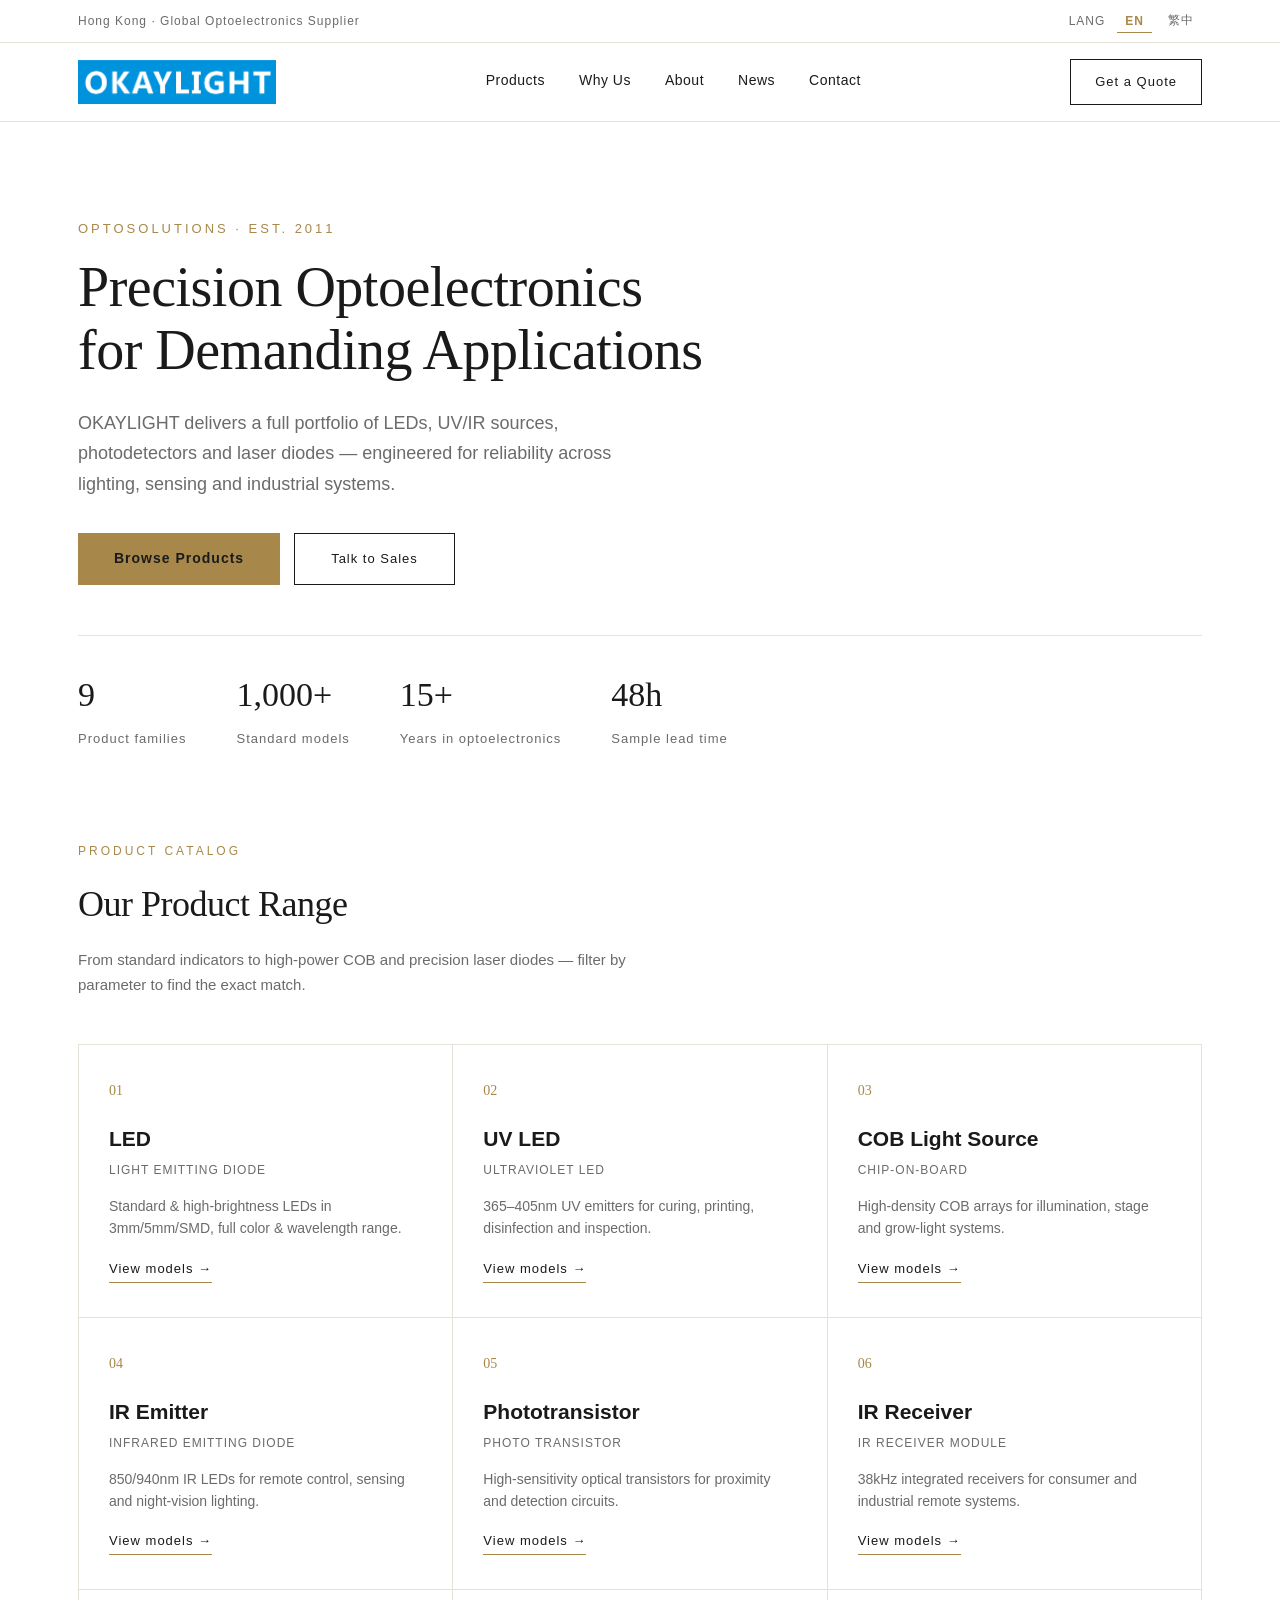
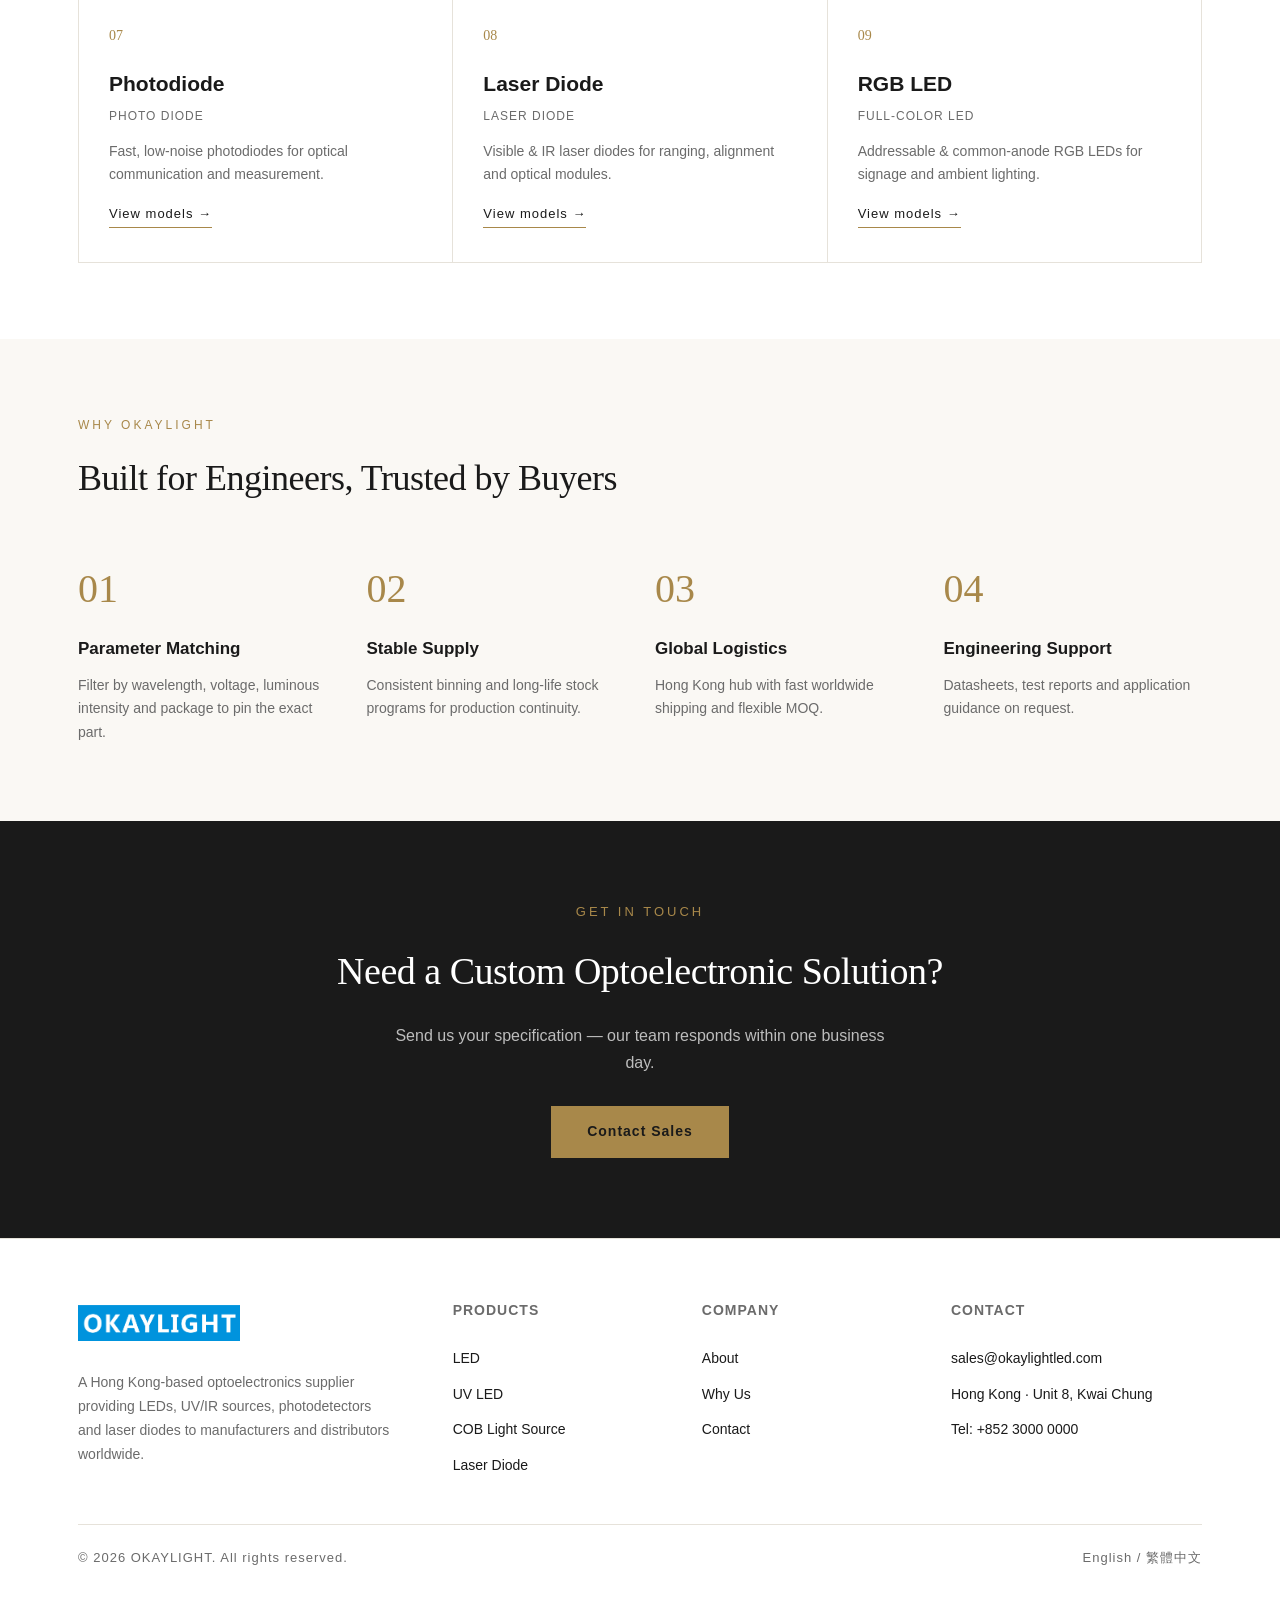
==== index.html @ 32e99be3 "OKAYLIGHT site: Pages frontend + Cloudflare worker backend" ====
<!DOCTYPE html>
<html lang="en">
<head>
<meta charset="UTF-8">
<meta name="viewport" content="width=device-width, initial-scale=1.0">
<title>OKAYLIGHT — Precision Optoelectronics & LED Components</title>
<link rel="stylesheet" href="assets/style.css">
</head>
<body>

<div class="topbar">
  <div class="wrap">
    <div data-i18n="topbar.left">Hong Kong · Global Optoelectronics Supplier</div>
    <div class="lang">
      <span data-i18n="lang.label">Lang</span>
      <button data-l="en" class="active" onclick="setLang('en')">EN</button>
      <button data-l="zh" onclick="setLang('zh')">繁中</button>
    </div>
  </div>
</div>

<header>
  <div class="wrap">
    <a class="logo" href="index.html"><img src="logo.png" alt="OKAYLIGHT"></a>
    <nav>
      <a href="products.html" data-i18n="nav.products">Products</a>
      <a href="why-us.html" data-i18n="nav.why">Why Us</a>
      <a href="about.html" data-i18n="nav.about">About</a>
      <a href="news.html" data-i18n="nav.news">News</a>
      <a href="contact.html" data-i18n="nav.contact">Contact</a>
    </nav>
    <a class="cta" href="contact.html" data-i18n="nav.quote">Get a Quote</a>
  </div>
</header>

<section style="padding:96px 0 70px">
  <div class="wrap">
    <div class="kicker" data-i18n="home.kicker">OPTOSOLUTIONS · EST. 2011</div>
    <h1 class="serif" style="font-size:56px;line-height:1.12;font-weight:400;letter-spacing:-.5px" data-i18n="home.h1" data-cid="home.h1">Precision Optoelectronics for Demanding Applications</h1>
    <p style="font-size:18px;color:var(--muted);max-width:600px;margin-top:26px" data-i18n="home.p" data-cid="home.p">OKAYLIGHT delivers a full portfolio of LEDs, UV/IR sources, photodetectors and laser diodes — engineered for reliability across lighting, sensing and industrial systems.</p>
    <div style="display:flex;gap:14px;margin-top:34px">
      <a class="btn-gold" style="margin-top:0" href="products.html" data-i18n="home.btn1">Browse Products</a>
      <a class="cta" style="display:inline-block;padding:14px 36px" href="contact.html" data-i18n="home.btn2">Talk to Sales</a>
    </div>
    <div class="meta">
      <div class="m"><b data-cid="stat1v">9</b><span data-i18n="home.stat1">Product families</span></div>
      <div class="m"><b data-cid="stat2v">1,000+</b><span data-i18n="home.stat2">Standard models</span></div>
      <div class="m"><b data-cid="stat3v">15+</b><span data-i18n="home.stat3">Years in optoelectronics</span></div>
      <div class="m"><b data-cid="stat4v">48h</b><span data-i18n="home.stat4">Sample lead time</span></div>
    </div>
  </div>
</section>

<section style="padding-top:20px" id="products">
  <div class="wrap">
    <div class="sec-head">
      <div class="tag" data-i18n="home.tag">PRODUCT CATALOG</div>
      <h2 class="serif" data-i18n="home.h2">Our Product Range</h2>
      <p data-i18n="home.hp">From standard indicators to high-power COB and precision laser diodes — filter by parameter to find the exact match.</p>
    </div>
    <div class="grid">
      <a class="pcard" href="products.html?cat=led"><div class="idx">01</div><h3 data-i18n="cat.led">LED</h3><div class="en" data-i18n="cat.led.en">Light Emitting Diode</div><p data-i18n="cat.led.d">Standard & high-brightness LEDs in 3mm/5mm/SMD, full color & wavelength range.</p><span class="more" data-i18n="home.more">View models →</span></a>
      <a class="pcard" href="products.html?cat=uv"><div class="idx">02</div><h3 data-i18n="cat.uv">UV LED</h3><div class="en" data-i18n="cat.uv.en">Ultraviolet LED</div><p data-i18n="cat.uv.d">365–405nm UV emitters for curing, printing, disinfection and inspection.</p><span class="more" data-i18n="home.more">View models →</span></a>
      <a class="pcard" href="products.html?cat=cob"><div class="idx">03</div><h3 data-i18n="cat.cob">COB Light Source</h3><div class="en" data-i18n="cat.cob.en">Chip-on-Board</div><p data-i18n="cat.cob.d">High-density COB arrays for illumination, stage and grow-light systems.</p><span class="more" data-i18n="home.more">View models →</span></a>
      <a class="pcard" href="products.html?cat=ire"><div class="idx">04</div><h3 data-i18n="cat.ire">IR Emitter</h3><div class="en" data-i18n="cat.ire.en">Infrared Emitting Diode</div><p data-i18n="cat.ire.d">850/940nm IR LEDs for remote control, sensing and night-vision lighting.</p><span class="more" data-i18n="home.more">View models →</span></a>
      <a class="pcard" href="products.html?cat=pt"><div class="idx">05</div><h3 data-i18n="cat.pt">Phototransistor</h3><div class="en" data-i18n="cat.pt.en">Photo Transistor</div><p data-i18n="cat.pt.d">High-sensitivity optical transistors for proximity and detection circuits.</p><span class="more" data-i18n="home.more">View models →</span></a>
      <a class="pcard" href="products.html?cat=irr"><div class="idx">06</div><h3 data-i18n="cat.irr">IR Receiver</h3><div class="en" data-i18n="cat.irr.en">IR Receiver Module</div><p data-i18n="cat.irr.d">38kHz integrated receivers for consumer and industrial remote systems.</p><span class="more" data-i18n="home.more">View models →</span></a>
      <a class="pcard" href="products.html?cat=pd"><div class="idx">07</div><h3 data-i18n="cat.pd">Photodiode</h3><div class="en" data-i18n="cat.pd.en">Photo Diode</div><p data-i18n="cat.pd.d">Fast, low-noise photodiodes for optical communication and measurement.</p><span class="more" data-i18n="home.more">View models →</span></a>
      <a class="pcard" href="products.html?cat=ld"><div class="idx">08</div><h3 data-i18n="cat.ld">Laser Diode</h3><div class="en" data-i18n="cat.ld.en">Laser Diode</div><p data-i18n="cat.ld.d">Visible & IR laser diodes for ranging, alignment and optical modules.</p><span class="more" data-i18n="home.more">View models →</span></a>
      <a class="pcard" href="products.html?cat=rgb"><div class="idx">09</div><h3 data-i18n="cat.rgb">RGB LED</h3><div class="en" data-i18n="cat.rgb.en">Full-Color LED</div><p data-i18n="cat.rgb.d">Addressable & common-anode RGB LEDs for signage and ambient lighting.</p><span class="more" data-i18n="home.more">View models →</span></a>
    </div>
  </div>
</section>

<section class="why" id="why" style="background:var(--cream)">
  <div class="wrap">
    <div class="sec-head">
      <div class="tag" data-i18n="why.tag">WHY OKAYLIGHT</div>
      <h2 class="serif" data-i18n="why.h2">Built for Engineers, Trusted by Buyers</h2>
    </div>
    <div class="grid2">
      <div class="feat"><div class="n">01</div><h4 data-i18n="f1.n">Parameter Matching</h4><p data-i18n="f1.d">Filter by wavelength, voltage, luminous intensity and package to pin the exact part.</p></div>
      <div class="feat"><div class="n">02</div><h4 data-i18n="f2.n">Stable Supply</h4><p data-i18n="f2.d">Consistent binning and long-life stock programs for production continuity.</p></div>
      <div class="feat"><div class="n">03</div><h4 data-i18n="f3.n">Global Logistics</h4><p data-i18n="f3.d">Hong Kong hub with fast worldwide shipping and flexible MOQ.</p></div>
      <div class="feat"><div class="n">04</div><h4 data-i18n="f4.n">Engineering Support</h4><p data-i18n="f4.d">Datasheets, test reports and application guidance on request.</p></div>
    </div>
  </div>
</section>

<section class="band" id="contact">
  <div class="wrap">
    <div class="kicker" data-i18n="band.kick">GET IN TOUCH</div>
    <h2 class="serif" data-i18n="band.h2" data-cid="band.h2">Need a Custom Optoelectronic Solution?</h2>
    <p data-i18n="band.p" data-cid="band.p">Send us your specification — our team responds within one business day.</p>
    <a href="contact.html" data-i18n="band.btn">Contact Sales</a>
  </div>
</section>

<footer>
  <div class="wrap">
    <div class="fg">
      <div>
        <a class="logo" href="index.html" style="display:inline-block;margin-bottom:16px"><img src="logo.png" style="height:36px" alt="OKAYLIGHT"></a>
        <p style="max-width:320px" data-i18n="foot.about">A Hong Kong-based optoelectronics supplier providing LEDs, UV/IR sources, photodetectors and laser diodes to manufacturers and distributors worldwide.</p>
      </div>
      <div><h4 data-i18n="foot.p">Products</h4>
        <a href="products.html?cat=led" data-i18n="cat.led">LED</a>
        <a href="products.html?cat=uv" data-i18n="cat.uv">UV LED</a>
        <a href="products.html?cat=cob" data-i18n="cat.cob">COB Light Source</a>
        <a href="products.html?cat=ld" data-i18n="cat.ld">Laser Diode</a></div>
      <div><h4 data-i18n="foot.c">Company</h4>
        <a href="about.html" data-i18n="nav.about">About</a>
        <a href="why-us.html" data-i18n="nav.why">Why Us</a>
        <a href="contact.html" data-i18n="nav.contact">Contact</a></div>
      <div><h4 data-i18n="foot.contact">Contact</h4>
        <a href="mailto:sales@okaylightled.com">sales@okaylightled.com</a>
        <a href="#" data-i18n="foot.addr">Hong Kong · Unit 8, Kwai Chung</a>
        <a href="tel:+85230000000" data-i18n="foot.tel">Tel: +852 3000 0000</a></div>
    </div>
    <div class="copy">
      <span>© 2026 OKAYLIGHT. <span data-i18n="foot.rights">All rights reserved.</span></span>
      <span data-i18n="foot.lang">English / 繁體中文</span>
    </div>
  </div>
</footer>

<script src="assets/config.js"></script>
<script src="assets/i18n.js"></script>
<script src="assets/content.js"></script>
</body>
</html>
---- assets/style.css ----
/* OKAYLIGHT — shared styles (Template C: Minimal Premium) */
:root{
  --ink:#1a1a1a; --muted:#6b6b6b; --line:#e6e2da; --gold:#a8884a;
  --cream:#faf8f4; --bg:#ffffff; --blue:#0099DA;
}
*{box-sizing:border-box;margin:0;padding:0}
html{scroll-behavior:smooth}
body{font-family:"Helvetica Neue","PingFang TC","Microsoft YaHei",sans-serif;color:var(--ink);background:var(--bg);line-height:1.7}
a{text-decoration:none;color:inherit}
.serif{font-family:Georgia,"Songti TC","Times New Roman",serif}
.wrap{max-width:1180px;margin:0 auto;padding:0 28px}

/* top bar */
.topbar{border-bottom:1px solid var(--line);font-size:12px;letter-spacing:1px;color:var(--muted)}
.topbar .wrap{display:flex;justify-content:space-between;align-items:center;height:42px}
.lang{display:flex;gap:8px;align-items:center}
.lang span{margin-right:4px;text-transform:uppercase}
.lang button{background:none;border:none;color:var(--muted);cursor:pointer;font-size:12px;letter-spacing:1px;padding:4px 8px;border-bottom:1px solid transparent;transition:.2s}
.lang button.active{color:var(--gold);border-bottom:1px solid var(--gold);font-weight:700}
.lang button:hover{color:var(--ink)}

/* header */
header{position:sticky;top:0;z-index:50;background:rgba(255,255,255,.92);backdrop-filter:blur(8px);border-bottom:1px solid var(--line)}
header .wrap{display:flex;align-items:center;justify-content:space-between;height:78px}
.logo img{height:44px;width:auto;display:block}
nav{display:flex;gap:34px;font-size:14px;letter-spacing:.5px}
nav a{color:var(--ink);position:relative;padding-bottom:2px}
nav a::after{content:"";position:absolute;left:0;bottom:-6px;width:0;height:1px;background:var(--gold);transition:.25s}
nav a:hover::after,nav a.active::after{width:100%}
nav a.active{color:var(--gold)}
.cta{border:1px solid var(--ink);padding:11px 24px;font-size:13px;letter-spacing:1px;transition:.25s}
.cta:hover{background:var(--ink);color:#fff}

/* page hero (subpages) */
.page-hero{padding:70px 0 50px;border-bottom:1px solid var(--line);background:var(--cream)}
.kicker{color:var(--gold);font-size:13px;letter-spacing:3px;text-transform:uppercase;margin-bottom:16px}
.page-hero h1{font-size:46px;font-weight:400;letter-spacing:-.5px;line-height:1.15}
.page-hero p{color:var(--muted);max-width:640px;margin-top:16px;font-size:16px}

/* generic section */
section{padding:76px 0}
.sec-head{margin-bottom:46px}
.sec-head .tag{color:var(--gold);font-size:12px;letter-spacing:3px;text-transform:uppercase}
.sec-head h2{font-size:36px;font-weight:400;margin-top:12px;letter-spacing:-.5px}
.sec-head p{color:var(--muted);max-width:600px;margin-top:12px;font-size:15px}

/* stats row */
.meta{display:flex;gap:50px;flex-wrap:wrap;border-top:1px solid var(--line);padding-top:30px;margin-top:50px}
.meta .m b{font-size:34px;font-weight:400;display:block;font-family:Georgia,serif}
.meta .m span{font-size:13px;color:var(--muted);letter-spacing:1px}

/* product grid */
.grid{display:grid;grid-template-columns:repeat(3,1fr);gap:0;border-top:1px solid var(--line);border-left:1px solid var(--line)}
.pcard{border-right:1px solid var(--line);border-bottom:1px solid var(--line);padding:34px 30px;transition:.25s;background:#fff;display:block}
.pcard:hover{background:var(--cream)}
.pcard .idx{font-family:Georgia,serif;font-size:14px;color:var(--gold);margin-bottom:18px}
.pcard h3{font-size:21px;font-weight:600;margin-bottom:4px}
.pcard .en{font-size:12px;color:var(--muted);letter-spacing:1px;margin-bottom:14px;text-transform:uppercase}
.pcard p{font-size:14px;color:var(--muted);line-height:1.6}
.pcard .more{display:inline-block;margin-top:18px;color:var(--ink);font-size:13px;letter-spacing:1px;border-bottom:1px solid var(--gold);padding-bottom:2px}

/* features */
.grid2{display:grid;grid-template-columns:repeat(4,1fr);gap:30px}
.grid2.g3{grid-template-columns:repeat(3,1fr)}
.feat .n{font-family:Georgia,serif;font-size:40px;color:var(--gold);margin-bottom:12px}
.feat h4{font-size:17px;margin-bottom:10px;font-weight:600}
.feat p{font-size:14px;color:var(--muted)}

/* steps */
.steps{display:grid;grid-template-columns:repeat(5,1fr);gap:0;border-top:1px solid var(--line);border-left:1px solid var(--line)}
.step{border-right:1px solid var(--line);border-bottom:1px solid var(--line);padding:26px 22px;background:#fff}
.step .n{font-family:Georgia,serif;font-size:26px;color:var(--gold);margin-bottom:8px}
.step h4{font-size:15px;margin-bottom:6px}
.step p{font-size:13px;color:var(--muted)}

/* product page: tabs + table */
.tabs{display:flex;flex-wrap:wrap;gap:10px;margin-bottom:28px}
.tab{border:1px solid var(--line);background:#fff;padding:9px 18px;font-size:13px;letter-spacing:.5px;cursor:pointer;transition:.2s;color:var(--muted)}
.tab:hover{border-color:var(--gold);color:var(--ink)}
.tab.active{background:var(--ink);border-color:var(--ink);color:#fff}
.searchbar{display:flex;gap:10px;margin-bottom:24px}
.searchbar input{flex:1;border:1px solid var(--line);padding:12px 16px;font-size:14px;font-family:inherit;background:#fff;color:var(--ink)}
.searchbar input:focus{outline:none;border-color:var(--gold)}
.tablewrap{overflow-x:auto;border:1px solid var(--line)}
table{width:100%;border-collapse:collapse;font-size:14px;background:#fff;min-width:760px}
th{background:var(--cream);text-align:left;padding:14px 18px;font-weight:600;letter-spacing:.5px;border-bottom:1px solid var(--line);white-space:nowrap;color:var(--ink)}
td{padding:13px 18px;border-bottom:1px solid var(--line);color:var(--muted)}
td.model{color:var(--ink);font-weight:600;font-family:Georgia,serif;letter-spacing:.5px}
tr:hover td{background:var(--cream)}
.cat-note{font-size:13px;color:var(--muted);margin:14px 0 0}

/* timeline (about) */
.timeline{border-left:1px solid var(--line);margin-left:8px;padding-left:34px}
.tl{position:relative;padding-bottom:34px}
.tl:last-child{padding-bottom:0}
.tl::before{content:"";position:absolute;left:-39px;top:8px;width:9px;height:9px;border-radius:50%;background:var(--gold)}
.tl .y{font-family:Georgia,serif;font-size:20px;color:var(--gold)}
.tl h4{font-size:17px;margin:4px 0 6px}
.tl p{font-size:14px;color:var(--muted);max-width:640px}

/* values */
.values{display:grid;grid-template-columns:repeat(4,1fr);gap:0;border-top:1px solid var(--line);border-left:1px solid var(--line)}
.value{border-right:1px solid var(--line);border-bottom:1px solid var(--line);padding:28px 24px;background:#fff}
.value h4{font-size:16px;margin-bottom:8px}
.value .n{font-family:Georgia,serif;color:var(--gold);font-size:22px;margin-bottom:10px}
.value p{font-size:13px;color:var(--muted)}

/* contact */
.contact-grid{display:grid;grid-template-columns:1fr 1.2fr;gap:50px}
.cinfo{background:var(--cream);border:1px solid var(--line);padding:34px}
.cinfo .item{padding:16px 0;border-bottom:1px solid var(--line)}
.cinfo .item:last-child{border:none}
.cinfo .lab{font-size:12px;letter-spacing:2px;text-transform:uppercase;color:var(--gold);margin-bottom:4px}
.cinfo .val{font-size:16px}
.cinfo .val small{display:block;font-size:13px;color:var(--muted)}
form.inq label{display:block;font-size:13px;letter-spacing:1px;text-transform:uppercase;color:var(--muted);margin:18px 0 6px}
form.inq input,form.inq textarea,form.inq select{width:100%;border:1px solid var(--line);padding:12px 14px;font-size:14px;font-family:inherit;background:#fff;color:var(--ink)}
form.inq input:focus,form.inq textarea:focus,form.inq select:focus{outline:none;border-color:var(--gold)}
form.inq textarea{min-height:130px;resize:vertical}
.btn-gold{display:inline-block;background:var(--gold);color:#1a1a1a;border:none;padding:14px 36px;font-size:14px;letter-spacing:1px;font-weight:700;cursor:pointer;margin-top:24px;transition:.2s}
.btn-gold:hover{background:#8f7440}
.form-note{font-size:12px;color:var(--muted);margin-top:14px}

/* band CTA */
.band{background:var(--ink);color:#fff;text-align:center;padding:80px 0}
.band h2{font-size:38px;font-weight:400;margin:14px 0 18px;letter-spacing:-.5px}
.band p{color:#bdbdbd;max-width:520px;margin:0 auto 30px}
.band a{display:inline-block;background:var(--gold);color:#1a1a1a;padding:14px 36px;font-size:14px;letter-spacing:1px;font-weight:700}

/* footer */
footer{background:#fff;border-top:1px solid var(--line);padding:60px 0 34px}
footer .fg{display:grid;grid-template-columns:1.6fr 1fr 1fr 1.2fr;gap:40px}
footer h4{font-size:14px;margin-bottom:18px;letter-spacing:1px;text-transform:uppercase;color:var(--muted)}
footer a{display:block;color:var(--ink);font-size:14px;padding:6px 0}
footer a:hover{color:var(--gold)}
footer p{font-size:14px;color:var(--muted)}
footer .copy{border-top:1px solid var(--line);margin-top:40px;padding-top:22px;font-size:13px;color:var(--muted);display:flex;justify-content:space-between;letter-spacing:1px;flex-wrap:wrap;gap:8px}

@media(max-width:900px){
  .page-hero h1{font-size:34px}
  .grid,.grid2,.grid2.g3,.steps,.values,footer .fg,.contact-grid{grid-template-columns:1fr}
  nav{display:none}
}

/* --- datasheet column --- */
.th-ds{text-align:center}
.td-ds{text-align:center;white-space:nowrap;width:130px}
.ds-cell{display:inline-flex;gap:8px}
.ds-btn{display:inline-flex;align-items:center;gap:5px;font-size:12px;letter-spacing:.04em;color:#8a6d2f;border:1px solid #e2d7bf;background:#fffdf7;border-radius:3px;padding:5px 9px;text-decoration:none;transition:all .18s}
.ds-btn:hover{background:#b08d3e;border-color:#b08d3e;color:#fff}
.ds-dl{border-color:#e2d7bf;background:transparent}
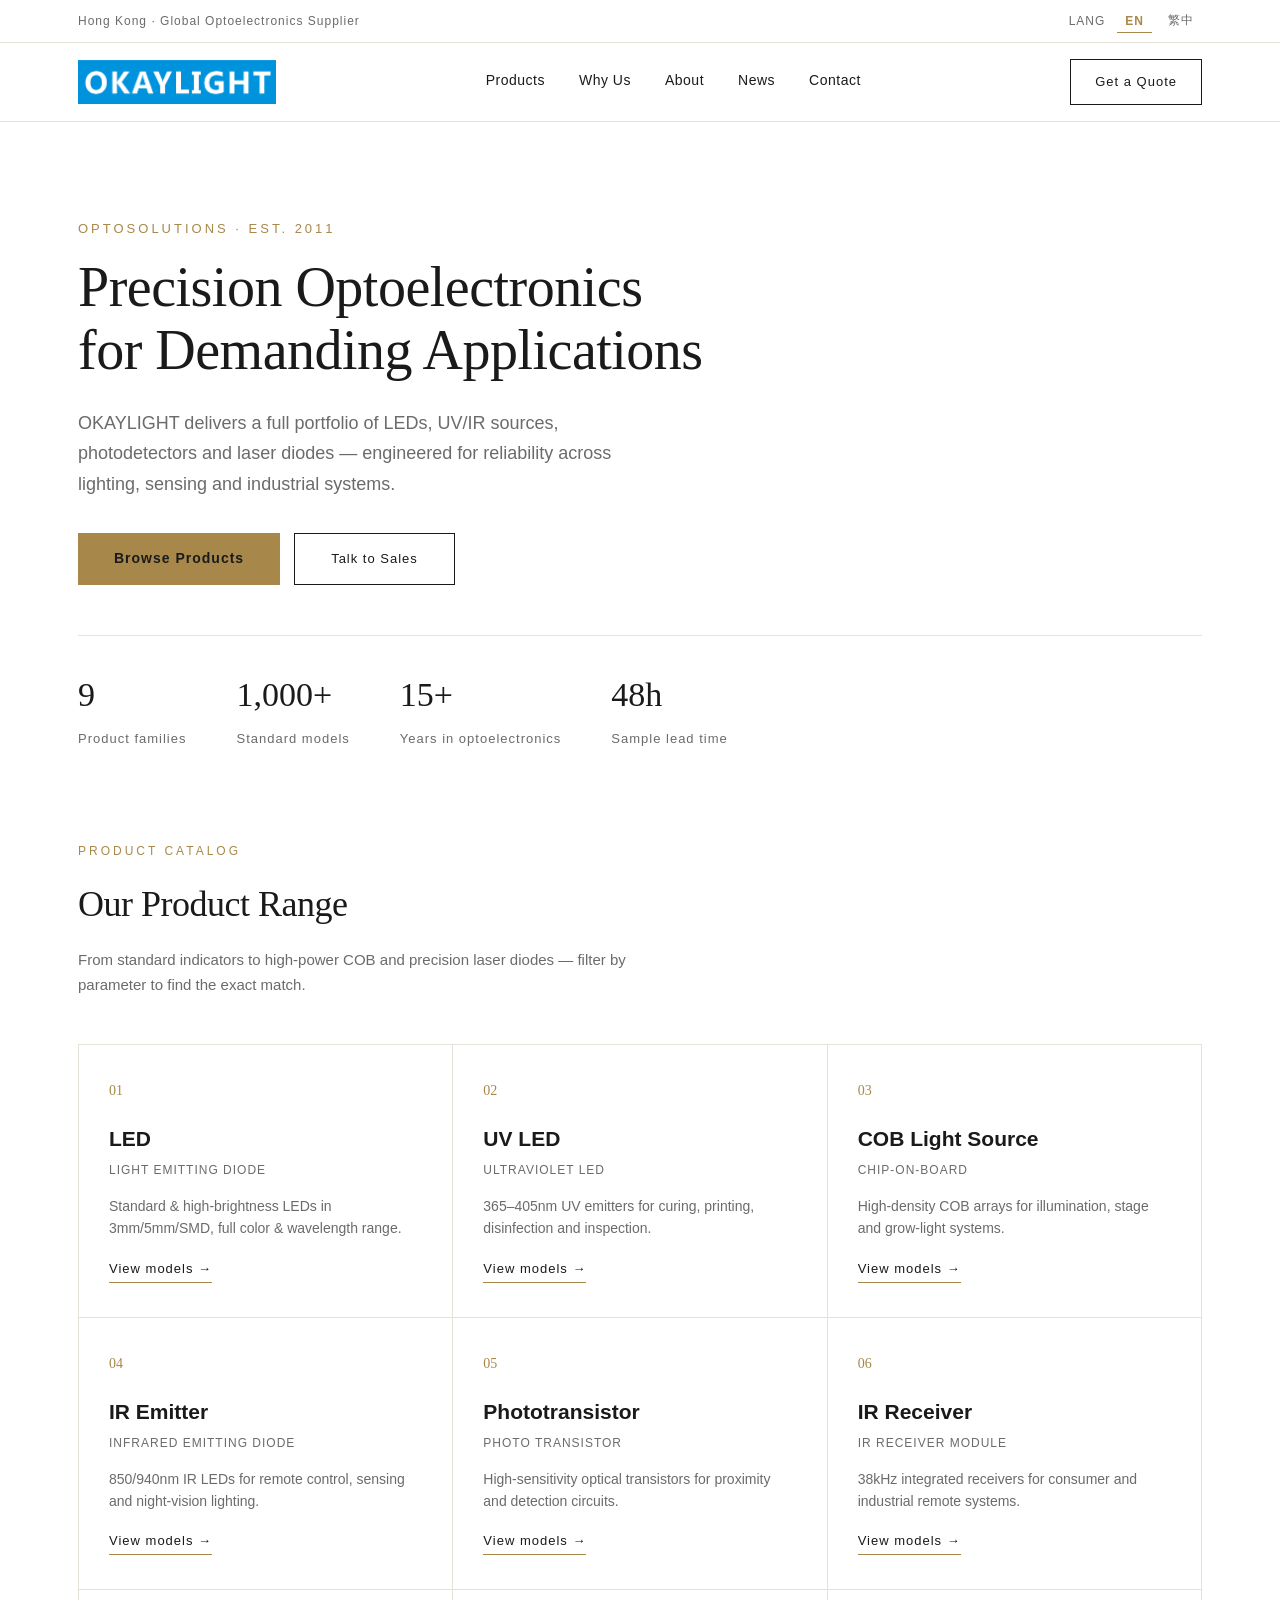
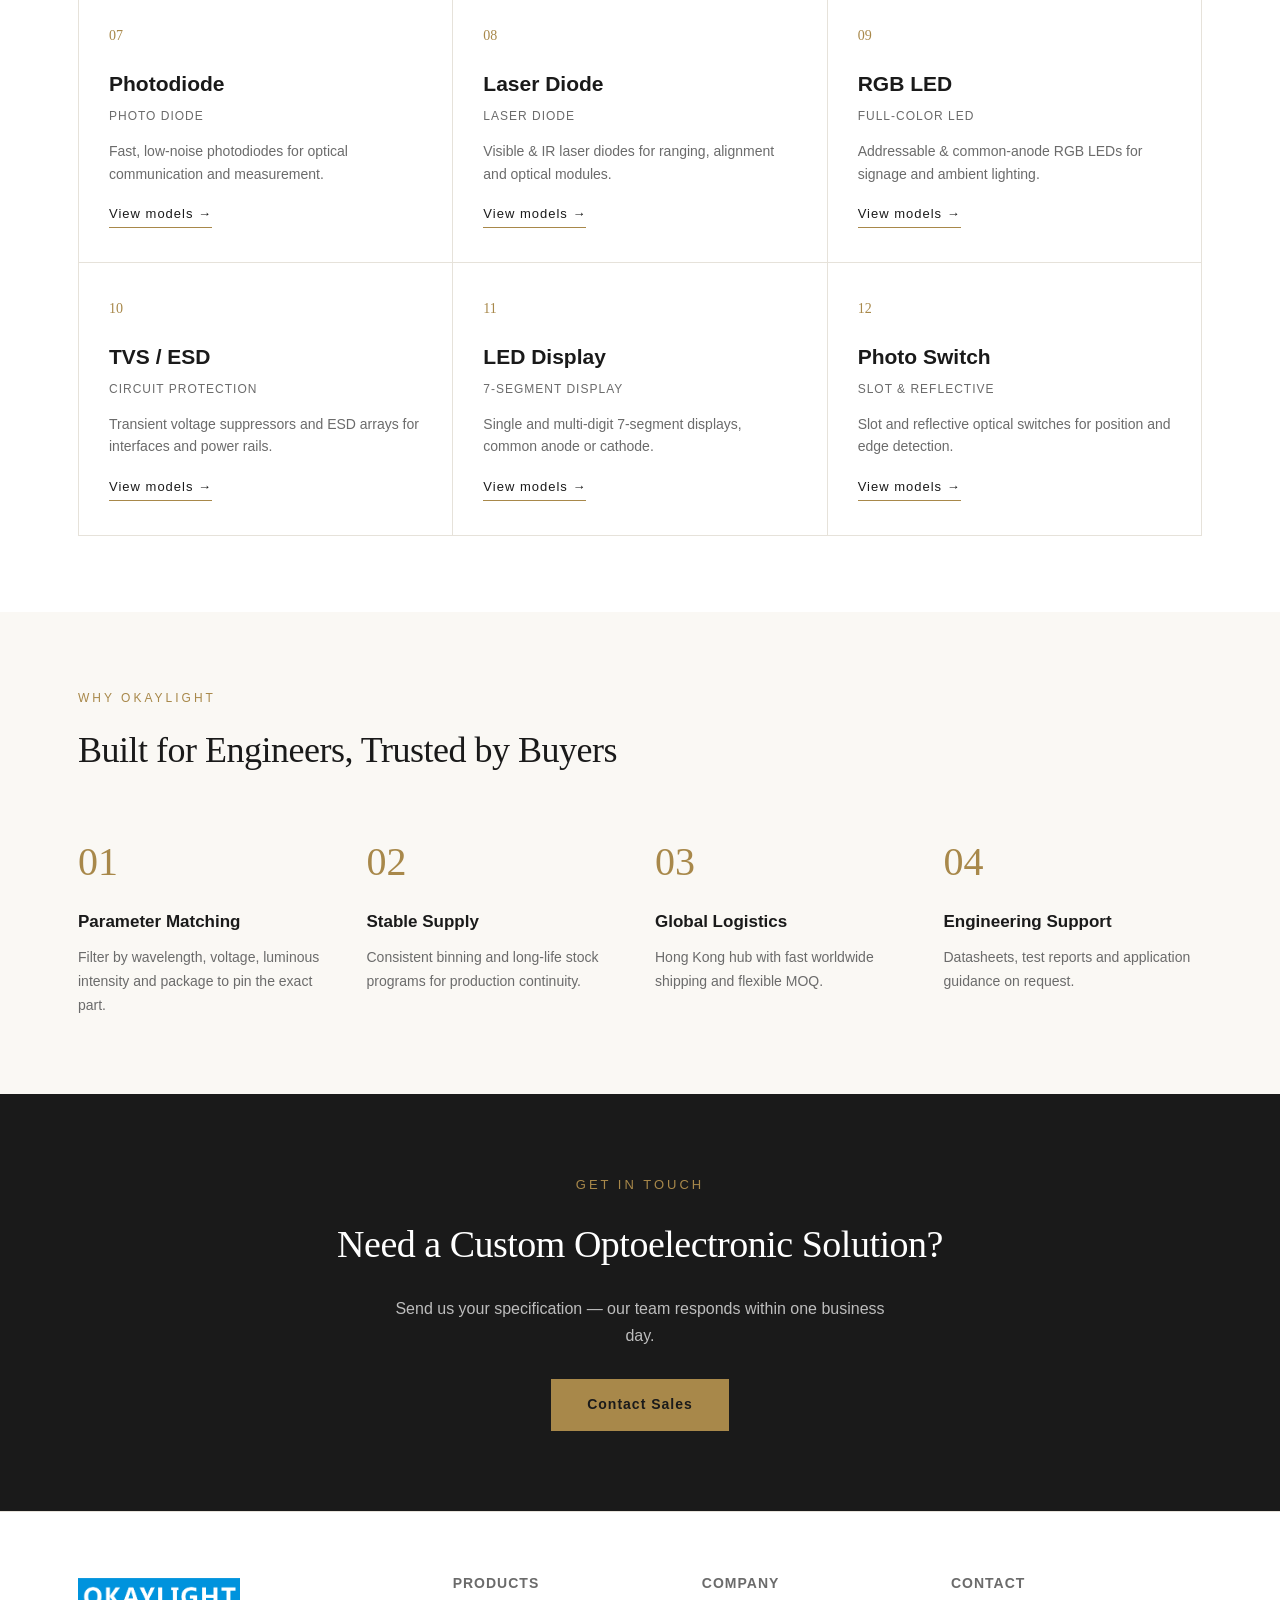
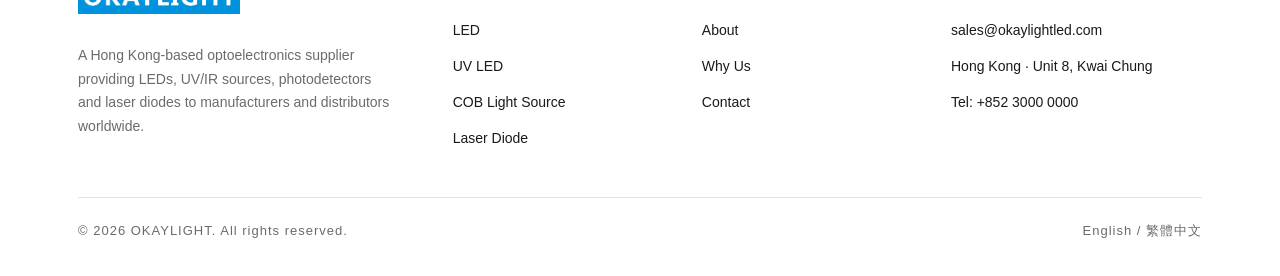
==== commit 4f92a59a: "products: add TVS/ESD, LED display, photo switch categories + phototransistor; paginate table" ====
--- a/index.html
+++ b/index.html
@@ -1,131 +1,134 @@
-<!DOCTYPE html>
-<html lang="en">
-<head>
-<meta charset="UTF-8">
-<meta name="viewport" content="width=device-width, initial-scale=1.0">
-<title>OKAYLIGHT — Precision Optoelectronics & LED Components</title>
-<link rel="stylesheet" href="assets/style.css">
-</head>
-<body>
-
-<div class="topbar">
-  <div class="wrap">
-    <div data-i18n="topbar.left">Hong Kong · Global Optoelectronics Supplier</div>
-    <div class="lang">
-      <span data-i18n="lang.label">Lang</span>
-      <button data-l="en" class="active" onclick="setLang('en')">EN</button>
-      <button data-l="zh" onclick="setLang('zh')">繁中</button>
-    </div>
-  </div>
-</div>
-
-<header>
-  <div class="wrap">
-    <a class="logo" href="index.html"><img src="logo.png" alt="OKAYLIGHT"></a>
-    <nav>
-      <a href="products.html" data-i18n="nav.products">Products</a>
-      <a href="why-us.html" data-i18n="nav.why">Why Us</a>
-      <a href="about.html" data-i18n="nav.about">About</a>
-      <a href="news.html" data-i18n="nav.news">News</a>
-      <a href="contact.html" data-i18n="nav.contact">Contact</a>
-    </nav>
-    <a class="cta" href="contact.html" data-i18n="nav.quote">Get a Quote</a>
-  </div>
-</header>
-
-<section style="padding:96px 0 70px">
-  <div class="wrap">
-    <div class="kicker" data-i18n="home.kicker">OPTOSOLUTIONS · EST. 2011</div>
-    <h1 class="serif" style="font-size:56px;line-height:1.12;font-weight:400;letter-spacing:-.5px" data-i18n="home.h1" data-cid="home.h1">Precision Optoelectronics for Demanding Applications</h1>
-    <p style="font-size:18px;color:var(--muted);max-width:600px;margin-top:26px" data-i18n="home.p" data-cid="home.p">OKAYLIGHT delivers a full portfolio of LEDs, UV/IR sources, photodetectors and laser diodes — engineered for reliability across lighting, sensing and industrial systems.</p>
-    <div style="display:flex;gap:14px;margin-top:34px">
-      <a class="btn-gold" style="margin-top:0" href="products.html" data-i18n="home.btn1">Browse Products</a>
-      <a class="cta" style="display:inline-block;padding:14px 36px" href="contact.html" data-i18n="home.btn2">Talk to Sales</a>
-    </div>
-    <div class="meta">
-      <div class="m"><b data-cid="stat1v">9</b><span data-i18n="home.stat1">Product families</span></div>
-      <div class="m"><b data-cid="stat2v">1,000+</b><span data-i18n="home.stat2">Standard models</span></div>
-      <div class="m"><b data-cid="stat3v">15+</b><span data-i18n="home.stat3">Years in optoelectronics</span></div>
-      <div class="m"><b data-cid="stat4v">48h</b><span data-i18n="home.stat4">Sample lead time</span></div>
-    </div>
-  </div>
-</section>
-
-<section style="padding-top:20px" id="products">
-  <div class="wrap">
-    <div class="sec-head">
-      <div class="tag" data-i18n="home.tag">PRODUCT CATALOG</div>
-      <h2 class="serif" data-i18n="home.h2">Our Product Range</h2>
-      <p data-i18n="home.hp">From standard indicators to high-power COB and precision laser diodes — filter by parameter to find the exact match.</p>
-    </div>
-    <div class="grid">
-      <a class="pcard" href="products.html?cat=led"><div class="idx">01</div><h3 data-i18n="cat.led">LED</h3><div class="en" data-i18n="cat.led.en">Light Emitting Diode</div><p data-i18n="cat.led.d">Standard & high-brightness LEDs in 3mm/5mm/SMD, full color & wavelength range.</p><span class="more" data-i18n="home.more">View models →</span></a>
-      <a class="pcard" href="products.html?cat=uv"><div class="idx">02</div><h3 data-i18n="cat.uv">UV LED</h3><div class="en" data-i18n="cat.uv.en">Ultraviolet LED</div><p data-i18n="cat.uv.d">365–405nm UV emitters for curing, printing, disinfection and inspection.</p><span class="more" data-i18n="home.more">View models →</span></a>
-      <a class="pcard" href="products.html?cat=cob"><div class="idx">03</div><h3 data-i18n="cat.cob">COB Light Source</h3><div class="en" data-i18n="cat.cob.en">Chip-on-Board</div><p data-i18n="cat.cob.d">High-density COB arrays for illumination, stage and grow-light systems.</p><span class="more" data-i18n="home.more">View models →</span></a>
-      <a class="pcard" href="products.html?cat=ire"><div class="idx">04</div><h3 data-i18n="cat.ire">IR Emitter</h3><div class="en" data-i18n="cat.ire.en">Infrared Emitting Diode</div><p data-i18n="cat.ire.d">850/940nm IR LEDs for remote control, sensing and night-vision lighting.</p><span class="more" data-i18n="home.more">View models →</span></a>
-      <a class="pcard" href="products.html?cat=pt"><div class="idx">05</div><h3 data-i18n="cat.pt">Phototransistor</h3><div class="en" data-i18n="cat.pt.en">Photo Transistor</div><p data-i18n="cat.pt.d">High-sensitivity optical transistors for proximity and detection circuits.</p><span class="more" data-i18n="home.more">View models →</span></a>
-      <a class="pcard" href="products.html?cat=irr"><div class="idx">06</div><h3 data-i18n="cat.irr">IR Receiver</h3><div class="en" data-i18n="cat.irr.en">IR Receiver Module</div><p data-i18n="cat.irr.d">38kHz integrated receivers for consumer and industrial remote systems.</p><span class="more" data-i18n="home.more">View models →</span></a>
-      <a class="pcard" href="products.html?cat=pd"><div class="idx">07</div><h3 data-i18n="cat.pd">Photodiode</h3><div class="en" data-i18n="cat.pd.en">Photo Diode</div><p data-i18n="cat.pd.d">Fast, low-noise photodiodes for optical communication and measurement.</p><span class="more" data-i18n="home.more">View models →</span></a>
-      <a class="pcard" href="products.html?cat=ld"><div class="idx">08</div><h3 data-i18n="cat.ld">Laser Diode</h3><div class="en" data-i18n="cat.ld.en">Laser Diode</div><p data-i18n="cat.ld.d">Visible & IR laser diodes for ranging, alignment and optical modules.</p><span class="more" data-i18n="home.more">View models →</span></a>
-      <a class="pcard" href="products.html?cat=rgb"><div class="idx">09</div><h3 data-i18n="cat.rgb">RGB LED</h3><div class="en" data-i18n="cat.rgb.en">Full-Color LED</div><p data-i18n="cat.rgb.d">Addressable & common-anode RGB LEDs for signage and ambient lighting.</p><span class="more" data-i18n="home.more">View models →</span></a>
-    </div>
-  </div>
-</section>
-
-<section class="why" id="why" style="background:var(--cream)">
-  <div class="wrap">
-    <div class="sec-head">
-      <div class="tag" data-i18n="why.tag">WHY OKAYLIGHT</div>
-      <h2 class="serif" data-i18n="why.h2">Built for Engineers, Trusted by Buyers</h2>
-    </div>
-    <div class="grid2">
-      <div class="feat"><div class="n">01</div><h4 data-i18n="f1.n">Parameter Matching</h4><p data-i18n="f1.d">Filter by wavelength, voltage, luminous intensity and package to pin the exact part.</p></div>
-      <div class="feat"><div class="n">02</div><h4 data-i18n="f2.n">Stable Supply</h4><p data-i18n="f2.d">Consistent binning and long-life stock programs for production continuity.</p></div>
-      <div class="feat"><div class="n">03</div><h4 data-i18n="f3.n">Global Logistics</h4><p data-i18n="f3.d">Hong Kong hub with fast worldwide shipping and flexible MOQ.</p></div>
-      <div class="feat"><div class="n">04</div><h4 data-i18n="f4.n">Engineering Support</h4><p data-i18n="f4.d">Datasheets, test reports and application guidance on request.</p></div>
-    </div>
-  </div>
-</section>
-
-<section class="band" id="contact">
-  <div class="wrap">
-    <div class="kicker" data-i18n="band.kick">GET IN TOUCH</div>
-    <h2 class="serif" data-i18n="band.h2" data-cid="band.h2">Need a Custom Optoelectronic Solution?</h2>
-    <p data-i18n="band.p" data-cid="band.p">Send us your specification — our team responds within one business day.</p>
-    <a href="contact.html" data-i18n="band.btn">Contact Sales</a>
-  </div>
-</section>
-
-<footer>
-  <div class="wrap">
-    <div class="fg">
-      <div>
-        <a class="logo" href="index.html" style="display:inline-block;margin-bottom:16px"><img src="logo.png" style="height:36px" alt="OKAYLIGHT"></a>
-        <p style="max-width:320px" data-i18n="foot.about">A Hong Kong-based optoelectronics supplier providing LEDs, UV/IR sources, photodetectors and laser diodes to manufacturers and distributors worldwide.</p>
-      </div>
-      <div><h4 data-i18n="foot.p">Products</h4>
-        <a href="products.html?cat=led" data-i18n="cat.led">LED</a>
-        <a href="products.html?cat=uv" data-i18n="cat.uv">UV LED</a>
-        <a href="products.html?cat=cob" data-i18n="cat.cob">COB Light Source</a>
-        <a href="products.html?cat=ld" data-i18n="cat.ld">Laser Diode</a></div>
-      <div><h4 data-i18n="foot.c">Company</h4>
-        <a href="about.html" data-i18n="nav.about">About</a>
-        <a href="why-us.html" data-i18n="nav.why">Why Us</a>
-        <a href="contact.html" data-i18n="nav.contact">Contact</a></div>
-      <div><h4 data-i18n="foot.contact">Contact</h4>
-        <a href="mailto:sales@okaylightled.com">sales@okaylightled.com</a>
-        <a href="#" data-i18n="foot.addr">Hong Kong · Unit 8, Kwai Chung</a>
-        <a href="tel:+85230000000" data-i18n="foot.tel">Tel: +852 3000 0000</a></div>
-    </div>
-    <div class="copy">
-      <span>© 2026 OKAYLIGHT. <span data-i18n="foot.rights">All rights reserved.</span></span>
-      <span data-i18n="foot.lang">English / 繁體中文</span>
-    </div>
-  </div>
-</footer>
-
-<script src="assets/config.js"></script>
-<script src="assets/i18n.js"></script>
-<script src="assets/content.js"></script>
-</body>
-</html>
+<!DOCTYPE html>
+<html lang="en">
+<head>
+<meta charset="UTF-8">
+<meta name="viewport" content="width=device-width, initial-scale=1.0">
+<title>OKAYLIGHT — Precision Optoelectronics & LED Components</title>
+<link rel="stylesheet" href="assets/style.css">
+</head>
+<body>
+
+<div class="topbar">
+  <div class="wrap">
+    <div data-i18n="topbar.left">Hong Kong · Global Optoelectronics Supplier</div>
+    <div class="lang">
+      <span data-i18n="lang.label">Lang</span>
+      <button data-l="en" class="active" onclick="setLang('en')">EN</button>
+      <button data-l="zh" onclick="setLang('zh')">繁中</button>
+    </div>
+  </div>
+</div>
+
+<header>
+  <div class="wrap">
+    <a class="logo" href="index.html"><img src="logo.png" alt="OKAYLIGHT"></a>
+    <nav>
+      <a href="products.html" data-i18n="nav.products">Products</a>
+      <a href="why-us.html" data-i18n="nav.why">Why Us</a>
+      <a href="about.html" data-i18n="nav.about">About</a>
+      <a href="news.html" data-i18n="nav.news">News</a>
+      <a href="contact.html" data-i18n="nav.contact">Contact</a>
+    </nav>
+    <a class="cta" href="contact.html" data-i18n="nav.quote">Get a Quote</a>
+  </div>
+</header>
+
+<section style="padding:96px 0 70px">
+  <div class="wrap">
+    <div class="kicker" data-i18n="home.kicker">OPTOSOLUTIONS · EST. 2011</div>
+    <h1 class="serif" style="font-size:56px;line-height:1.12;font-weight:400;letter-spacing:-.5px" data-i18n="home.h1" data-cid="home.h1">Precision Optoelectronics for Demanding Applications</h1>
+    <p style="font-size:18px;color:var(--muted);max-width:600px;margin-top:26px" data-i18n="home.p" data-cid="home.p">OKAYLIGHT delivers a full portfolio of LEDs, UV/IR sources, photodetectors and laser diodes — engineered for reliability across lighting, sensing and industrial systems.</p>
+    <div style="display:flex;gap:14px;margin-top:34px">
+      <a class="btn-gold" style="margin-top:0" href="products.html" data-i18n="home.btn1">Browse Products</a>
+      <a class="cta" style="display:inline-block;padding:14px 36px" href="contact.html" data-i18n="home.btn2">Talk to Sales</a>
+    </div>
+    <div class="meta">
+      <div class="m"><b data-cid="stat1v">9</b><span data-i18n="home.stat1">Product families</span></div>
+      <div class="m"><b data-cid="stat2v">1,000+</b><span data-i18n="home.stat2">Standard models</span></div>
+      <div class="m"><b data-cid="stat3v">15+</b><span data-i18n="home.stat3">Years in optoelectronics</span></div>
+      <div class="m"><b data-cid="stat4v">48h</b><span data-i18n="home.stat4">Sample lead time</span></div>
+    </div>
+  </div>
+</section>
+
+<section style="padding-top:20px" id="products">
+  <div class="wrap">
+    <div class="sec-head">
+      <div class="tag" data-i18n="home.tag">PRODUCT CATALOG</div>
+      <h2 class="serif" data-i18n="home.h2">Our Product Range</h2>
+      <p data-i18n="home.hp">From standard indicators to high-power COB and precision laser diodes — filter by parameter to find the exact match.</p>
+    </div>
+    <div class="grid">
+      <a class="pcard" href="products.html?cat=led"><div class="idx">01</div><h3 data-i18n="cat.led">LED</h3><div class="en" data-i18n="cat.led.en">Light Emitting Diode</div><p data-i18n="cat.led.d">Standard & high-brightness LEDs in 3mm/5mm/SMD, full color & wavelength range.</p><span class="more" data-i18n="home.more">View models →</span></a>
+      <a class="pcard" href="products.html?cat=uv"><div class="idx">02</div><h3 data-i18n="cat.uv">UV LED</h3><div class="en" data-i18n="cat.uv.en">Ultraviolet LED</div><p data-i18n="cat.uv.d">365–405nm UV emitters for curing, printing, disinfection and inspection.</p><span class="more" data-i18n="home.more">View models →</span></a>
+      <a class="pcard" href="products.html?cat=cob"><div class="idx">03</div><h3 data-i18n="cat.cob">COB Light Source</h3><div class="en" data-i18n="cat.cob.en">Chip-on-Board</div><p data-i18n="cat.cob.d">High-density COB arrays for illumination, stage and grow-light systems.</p><span class="more" data-i18n="home.more">View models →</span></a>
+      <a class="pcard" href="products.html?cat=ire"><div class="idx">04</div><h3 data-i18n="cat.ire">IR Emitter</h3><div class="en" data-i18n="cat.ire.en">Infrared Emitting Diode</div><p data-i18n="cat.ire.d">850/940nm IR LEDs for remote control, sensing and night-vision lighting.</p><span class="more" data-i18n="home.more">View models →</span></a>
+      <a class="pcard" href="products.html?cat=pt"><div class="idx">05</div><h3 data-i18n="cat.pt">Phototransistor</h3><div class="en" data-i18n="cat.pt.en">Photo Transistor</div><p data-i18n="cat.pt.d">High-sensitivity optical transistors for proximity and detection circuits.</p><span class="more" data-i18n="home.more">View models →</span></a>
+      <a class="pcard" href="products.html?cat=irr"><div class="idx">06</div><h3 data-i18n="cat.irr">IR Receiver</h3><div class="en" data-i18n="cat.irr.en">IR Receiver Module</div><p data-i18n="cat.irr.d">38kHz integrated receivers for consumer and industrial remote systems.</p><span class="more" data-i18n="home.more">View models →</span></a>
+      <a class="pcard" href="products.html?cat=pd"><div class="idx">07</div><h3 data-i18n="cat.pd">Photodiode</h3><div class="en" data-i18n="cat.pd.en">Photo Diode</div><p data-i18n="cat.pd.d">Fast, low-noise photodiodes for optical communication and measurement.</p><span class="more" data-i18n="home.more">View models →</span></a>
+      <a class="pcard" href="products.html?cat=ld"><div class="idx">08</div><h3 data-i18n="cat.ld">Laser Diode</h3><div class="en" data-i18n="cat.ld.en">Laser Diode</div><p data-i18n="cat.ld.d">Visible & IR laser diodes for ranging, alignment and optical modules.</p><span class="more" data-i18n="home.more">View models →</span></a>
+      <a class="pcard" href="products.html?cat=rgb"><div class="idx">09</div><h3 data-i18n="cat.rgb">RGB LED</h3><div class="en" data-i18n="cat.rgb.en">Full-Color LED</div><p data-i18n="cat.rgb.d">Addressable & common-anode RGB LEDs for signage and ambient lighting.</p><span class="more" data-i18n="home.more">View models →</span></a>
+      <a class="pcard" href="products.html?cat=tvs"><div class="idx">10</div><h3 data-i18n="cat.tvs">TVS / ESD</h3><div class="en" data-i18n="cat.tvs.en">Circuit Protection</div><p data-i18n="cat.tvs.d">Transient voltage suppressors and ESD arrays for interfaces and power rails.</p><span class="more" data-i18n="home.more">View models →</span></a>
+      <a class="pcard" href="products.html?cat=seg"><div class="idx">11</div><h3 data-i18n="cat.seg">LED Display</h3><div class="en" data-i18n="cat.seg.en">7-Segment Display</div><p data-i18n="cat.seg.d">Single and multi-digit 7-segment displays, common anode or cathode.</p><span class="more" data-i18n="home.more">View models →</span></a>
+      <a class="pcard" href="products.html?cat=psw"><div class="idx">12</div><h3 data-i18n="cat.psw">Photo Switch</h3><div class="en" data-i18n="cat.psw.en">Slot &amp; Reflective</div><p data-i18n="cat.psw.d">Slot and reflective optical switches for position and edge detection.</p><span class="more" data-i18n="home.more">View models →</span></a>
+    </div>
+  </div>
+</section>
+
+<section class="why" id="why" style="background:var(--cream)">
+  <div class="wrap">
+    <div class="sec-head">
+      <div class="tag" data-i18n="why.tag">WHY OKAYLIGHT</div>
+      <h2 class="serif" data-i18n="why.h2">Built for Engineers, Trusted by Buyers</h2>
+    </div>
+    <div class="grid2">
+      <div class="feat"><div class="n">01</div><h4 data-i18n="f1.n">Parameter Matching</h4><p data-i18n="f1.d">Filter by wavelength, voltage, luminous intensity and package to pin the exact part.</p></div>
+      <div class="feat"><div class="n">02</div><h4 data-i18n="f2.n">Stable Supply</h4><p data-i18n="f2.d">Consistent binning and long-life stock programs for production continuity.</p></div>
+      <div class="feat"><div class="n">03</div><h4 data-i18n="f3.n">Global Logistics</h4><p data-i18n="f3.d">Hong Kong hub with fast worldwide shipping and flexible MOQ.</p></div>
+      <div class="feat"><div class="n">04</div><h4 data-i18n="f4.n">Engineering Support</h4><p data-i18n="f4.d">Datasheets, test reports and application guidance on request.</p></div>
+    </div>
+  </div>
+</section>
+
+<section class="band" id="contact">
+  <div class="wrap">
+    <div class="kicker" data-i18n="band.kick">GET IN TOUCH</div>
+    <h2 class="serif" data-i18n="band.h2" data-cid="band.h2">Need a Custom Optoelectronic Solution?</h2>
+    <p data-i18n="band.p" data-cid="band.p">Send us your specification — our team responds within one business day.</p>
+    <a href="contact.html" data-i18n="band.btn">Contact Sales</a>
+  </div>
+</section>
+
+<footer>
+  <div class="wrap">
+    <div class="fg">
+      <div>
+        <a class="logo" href="index.html" style="display:inline-block;margin-bottom:16px"><img src="logo.png" style="height:36px" alt="OKAYLIGHT"></a>
+        <p style="max-width:320px" data-i18n="foot.about">A Hong Kong-based optoelectronics supplier providing LEDs, UV/IR sources, photodetectors and laser diodes to manufacturers and distributors worldwide.</p>
+      </div>
+      <div><h4 data-i18n="foot.p">Products</h4>
+        <a href="products.html?cat=led" data-i18n="cat.led">LED</a>
+        <a href="products.html?cat=uv" data-i18n="cat.uv">UV LED</a>
+        <a href="products.html?cat=cob" data-i18n="cat.cob">COB Light Source</a>
+        <a href="products.html?cat=ld" data-i18n="cat.ld">Laser Diode</a></div>
+      <div><h4 data-i18n="foot.c">Company</h4>
+        <a href="about.html" data-i18n="nav.about">About</a>
+        <a href="why-us.html" data-i18n="nav.why">Why Us</a>
+        <a href="contact.html" data-i18n="nav.contact">Contact</a></div>
+      <div><h4 data-i18n="foot.contact">Contact</h4>
+        <a href="mailto:sales@okaylightled.com">sales@okaylightled.com</a>
+        <a href="#" data-i18n="foot.addr">Hong Kong · Unit 8, Kwai Chung</a>
+        <a href="tel:+85230000000" data-i18n="foot.tel">Tel: +852 3000 0000</a></div>
+    </div>
+    <div class="copy">
+      <span>© 2026 OKAYLIGHT. <span data-i18n="foot.rights">All rights reserved.</span></span>
+      <span data-i18n="foot.lang">English / 繁體中文</span>
+    </div>
+  </div>
+</footer>
+
+<script src="assets/config.js"></script>
+<script src="assets/i18n.js"></script>
+<script src="assets/content.js"></script>
+</body>
+</html>
--- a/assets/style.css
+++ b/assets/style.css
@@ -149,3 +149,20 @@
 .ds-btn{display:inline-flex;align-items:center;gap:5px;font-size:12px;letter-spacing:.04em;color:#8a6d2f;border:1px solid #e2d7bf;background:#fffdf7;border-radius:3px;padding:5px 9px;text-decoration:none;transition:all .18s}
 .ds-btn:hover{background:#b08d3e;border-color:#b08d3e;color:#fff}
 .ds-dl{border-color:#e2d7bf;background:transparent}
+.ds-btn.is-off{opacity:.45;cursor:not-allowed}
+.ds-btn.is-off:hover{background:#fffdf7;border-color:#e2d7bf;color:#8a6d2f}
+
+/* --- distributors --- */
+.dist-section{padding:72px 0 84px;border-top:1px solid var(--line);background:#fff}.dist-grid{display:grid;grid-template-columns:repeat(2,1fr);gap:44px 56px;margin-top:40px}
+.dist-card{border-top:2px solid var(--ink);padding-top:24px}
+.dist-card h3{font-size:16px;font-weight:700;line-height:1.55;letter-spacing:.1px;color:var(--ink)}
+.dist-cn{display:block;font-size:14px;font-weight:500;color:var(--gold);margin-top:5px}
+.dist-line{font-size:14px;color:var(--muted);margin-top:12px;line-height:1.75}
+.dist-line b{color:var(--ink);font-weight:600;margin-right:3px;letter-spacing:.5px;font-size:13px}
+.dist-line a{color:var(--ink);border-bottom:1px solid var(--line);transition:.2s}
+.dist-line a:hover{color:var(--gold);border-color:var(--gold)}
+.dist-region{margin-top:18px;font-size:11px;letter-spacing:2.5px;font-weight:700;color:var(--gold);text-transform:uppercase}
+@media(max-width:820px){
+  .dist-section{padding:52px 0 60px}
+  .dist-grid{grid-template-columns:1fr;gap:34px}
+}
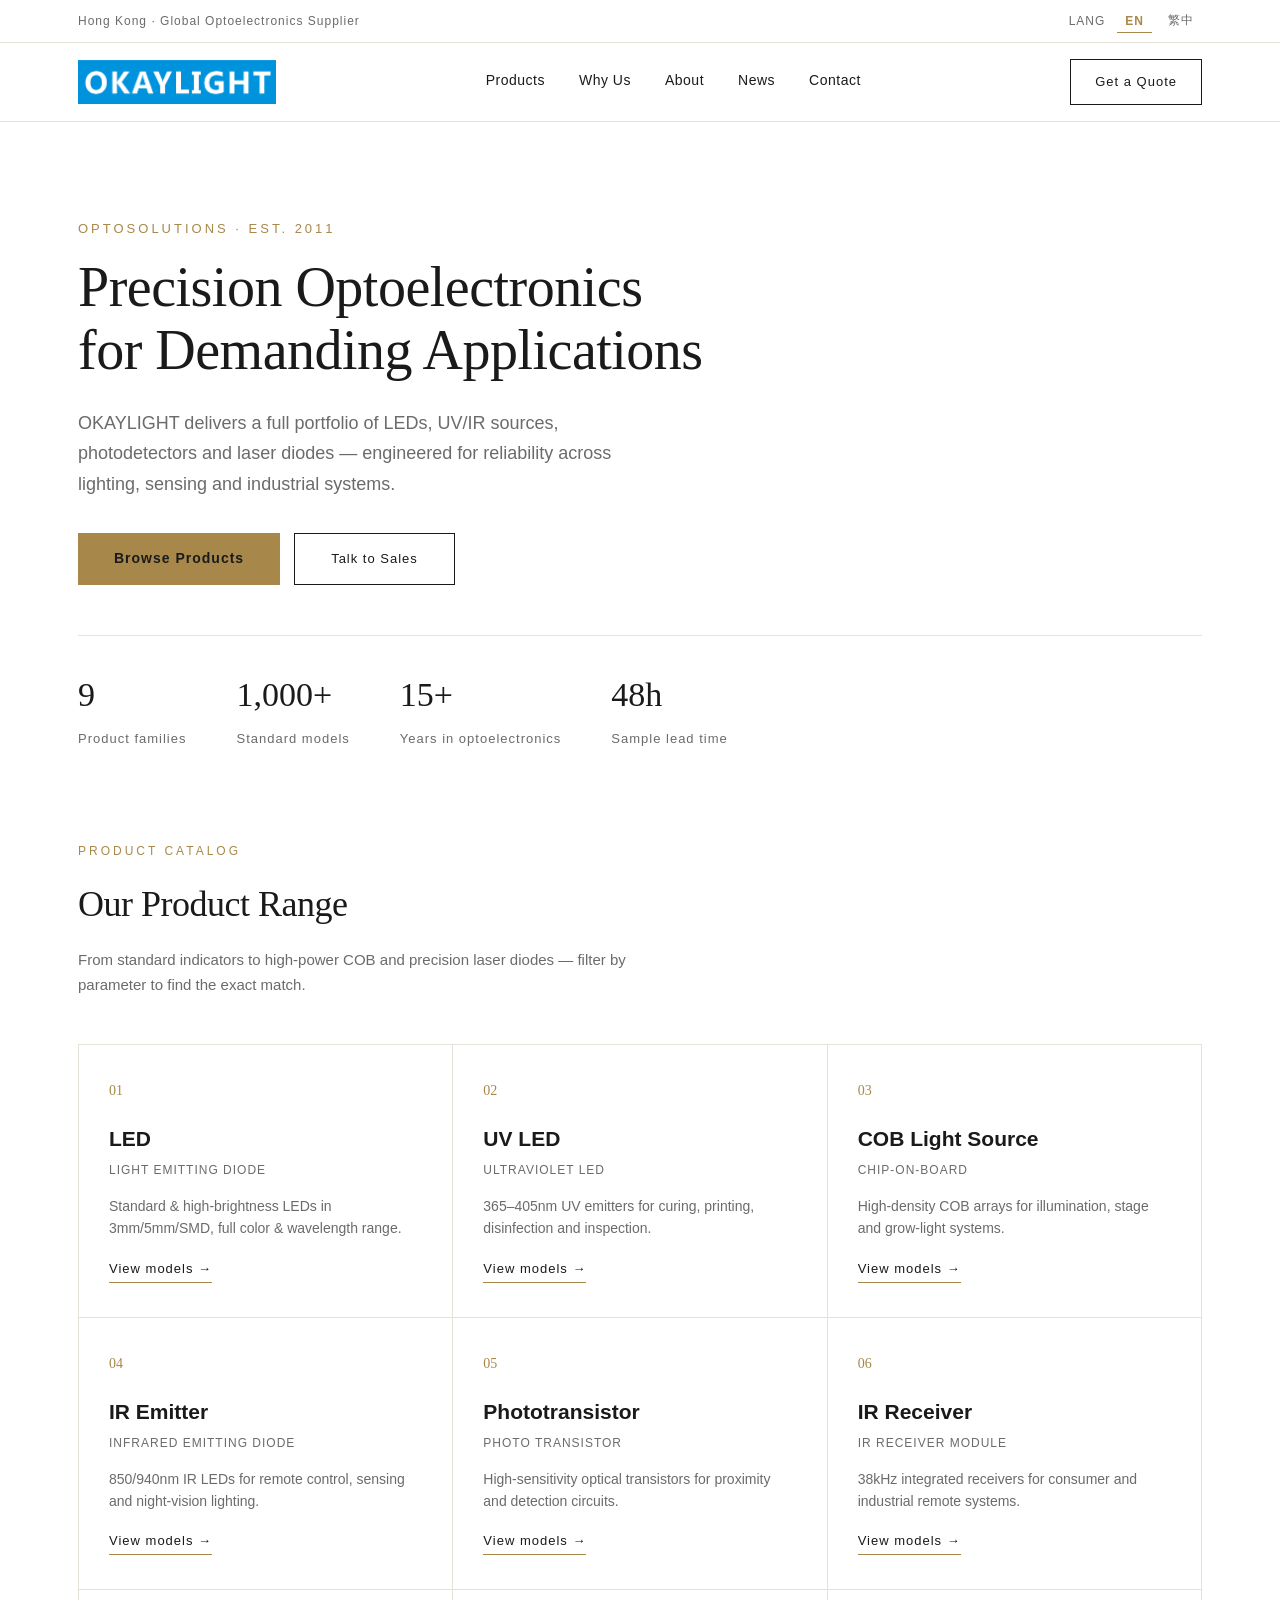
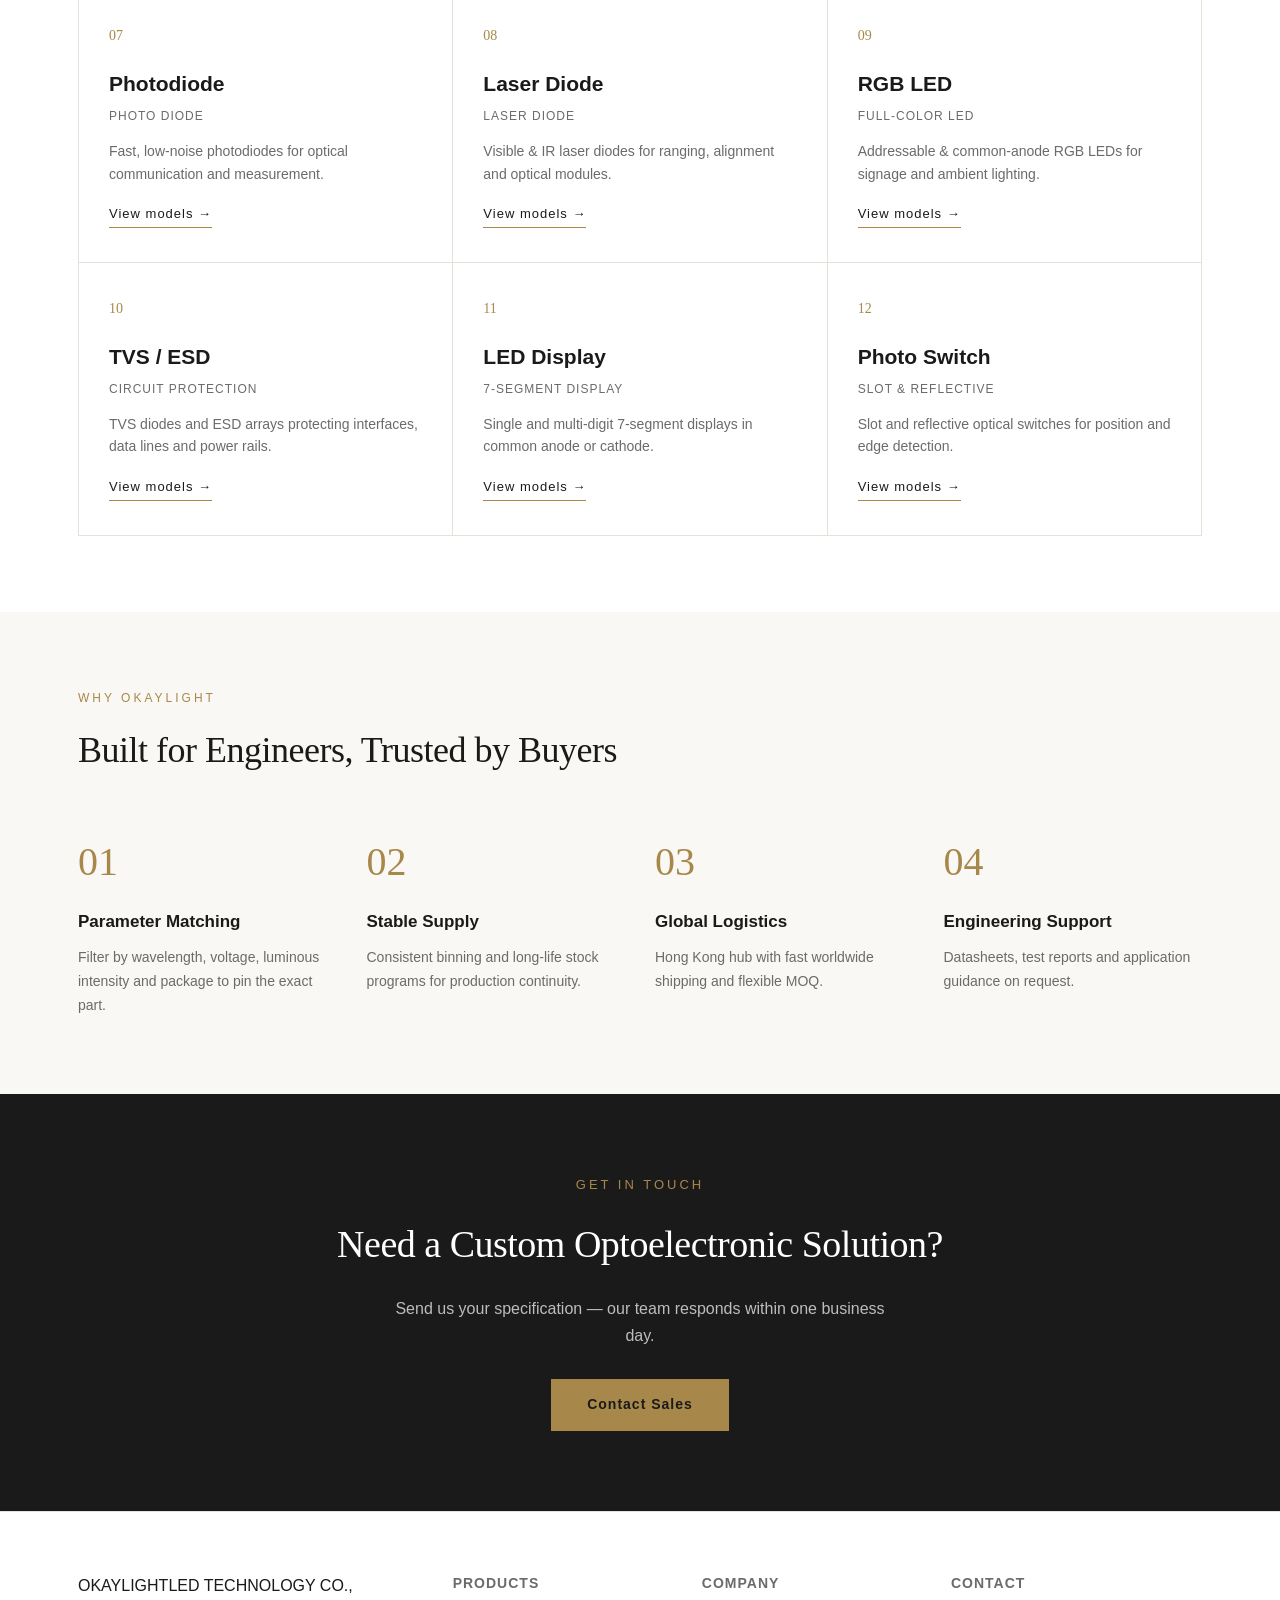
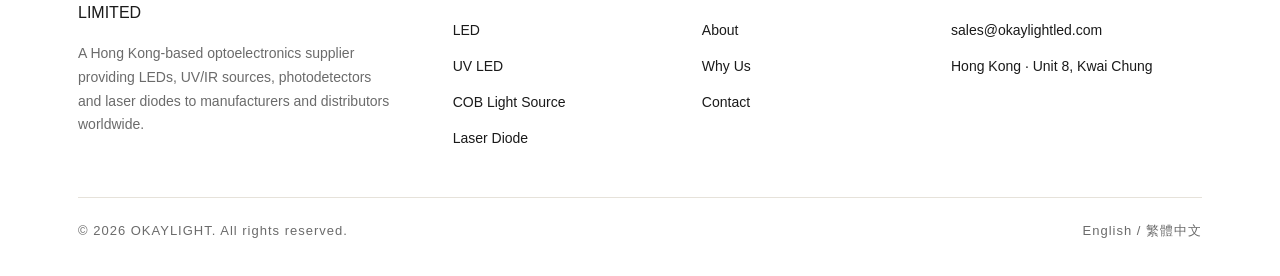
==== commit 51767258: "footer: full legal name lockup, new office address, remove phone" ====
--- a/index.html
+++ b/index.html
@@ -103,7 +103,7 @@
   <div class="wrap">
     <div class="fg">
       <div>
-        <a class="logo" href="index.html" style="display:inline-block;margin-bottom:16px"><img src="logo.png" style="height:36px" alt="OKAYLIGHT"></a>
+        <div class="flogo" style="margin-bottom:16px"><span class="flogo-mark">OKAYLIGHT</span><span class="flogo-legal">LED TECHNOLOGY CO., LIMITED</span></div>
         <p style="max-width:320px" data-i18n="foot.about">A Hong Kong-based optoelectronics supplier providing LEDs, UV/IR sources, photodetectors and laser diodes to manufacturers and distributors worldwide.</p>
       </div>
       <div><h4 data-i18n="foot.p">Products</h4>
@@ -117,8 +117,8 @@
         <a href="contact.html" data-i18n="nav.contact">Contact</a></div>
       <div><h4 data-i18n="foot.contact">Contact</h4>
         <a href="mailto:sales@okaylightled.com">sales@okaylightled.com</a>
-        <a href="#" data-i18n="foot.addr">Hong Kong · Unit 8, Kwai Chung</a>
-        <a href="tel:+85230000000" data-i18n="foot.tel">Tel: +852 3000 0000</a></div>
+        <a href="#" data-i18n="foot.addr">14/F, Belgian Bank Building, 721–725 Nathan Road, Mong Kok, Kowloon, Hong Kong</a>
+</div>
     </div>
     <div class="copy">
       <span>© 2026 OKAYLIGHT. <span data-i18n="foot.rights">All rights reserved.</span></span>
--- a/assets/style.css
+++ b/assets/style.css
@@ -152,6 +152,20 @@
 .ds-btn.is-off{opacity:.45;cursor:not-allowed}
 .ds-btn.is-off:hover{background:#fffdf7;border-color:#e2d7bf;color:#8a6d2f}
 
+/* --- pagination --- */
+.pager{display:flex;flex-wrap:wrap;align-items:center;gap:8px;margin-top:24px;font-size:13px;color:var(--muted)}
+.pg-info{margin-right:8px;letter-spacing:.5px}
+.pg-btn{border:1px solid var(--line);background:#fff;color:var(--ink);padding:7px 13px;font-size:13px;font-family:inherit;cursor:pointer;border-radius:3px;transition:all .18s;line-height:1.2}
+.pg-btn:hover:not(:disabled){border-color:var(--gold);color:var(--gold)}
+.pg-btn.on{background:var(--ink);border-color:var(--ink);color:#fff;font-weight:700}
+.pg-btn:disabled{opacity:.35;cursor:not-allowed}
+.pg-gap{padding:0 2px;color:var(--muted)}
+@media(max-width:600px){
+  .pager{gap:6px;font-size:12px}
+  .pg-btn{padding:6px 10px}
+  .pg-info{width:100%;margin-bottom:4px}
+}
+
 /* --- distributors --- */
 .dist-section{padding:72px 0 84px;border-top:1px solid var(--line);background:#fff}.dist-grid{display:grid;grid-template-columns:repeat(2,1fr);gap:44px 56px;margin-top:40px}
 .dist-card{border-top:2px solid var(--ink);padding-top:24px}
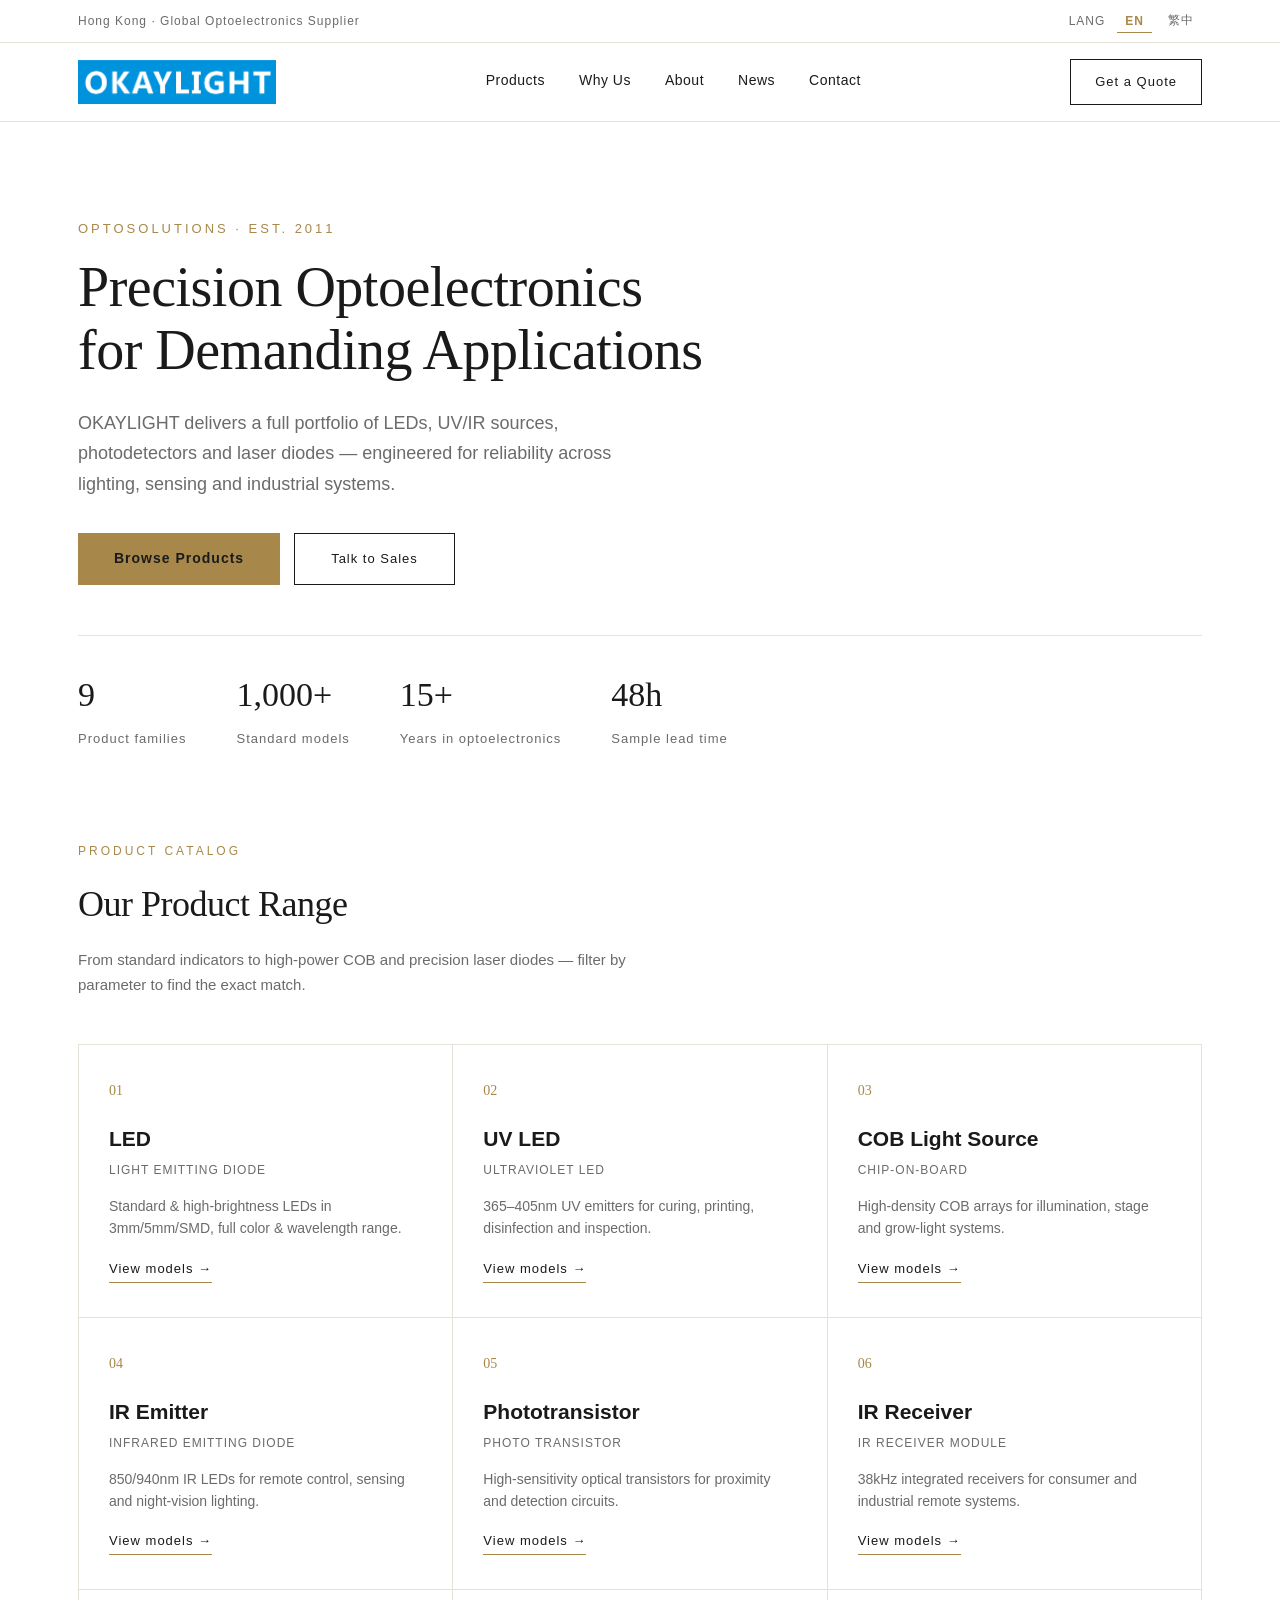
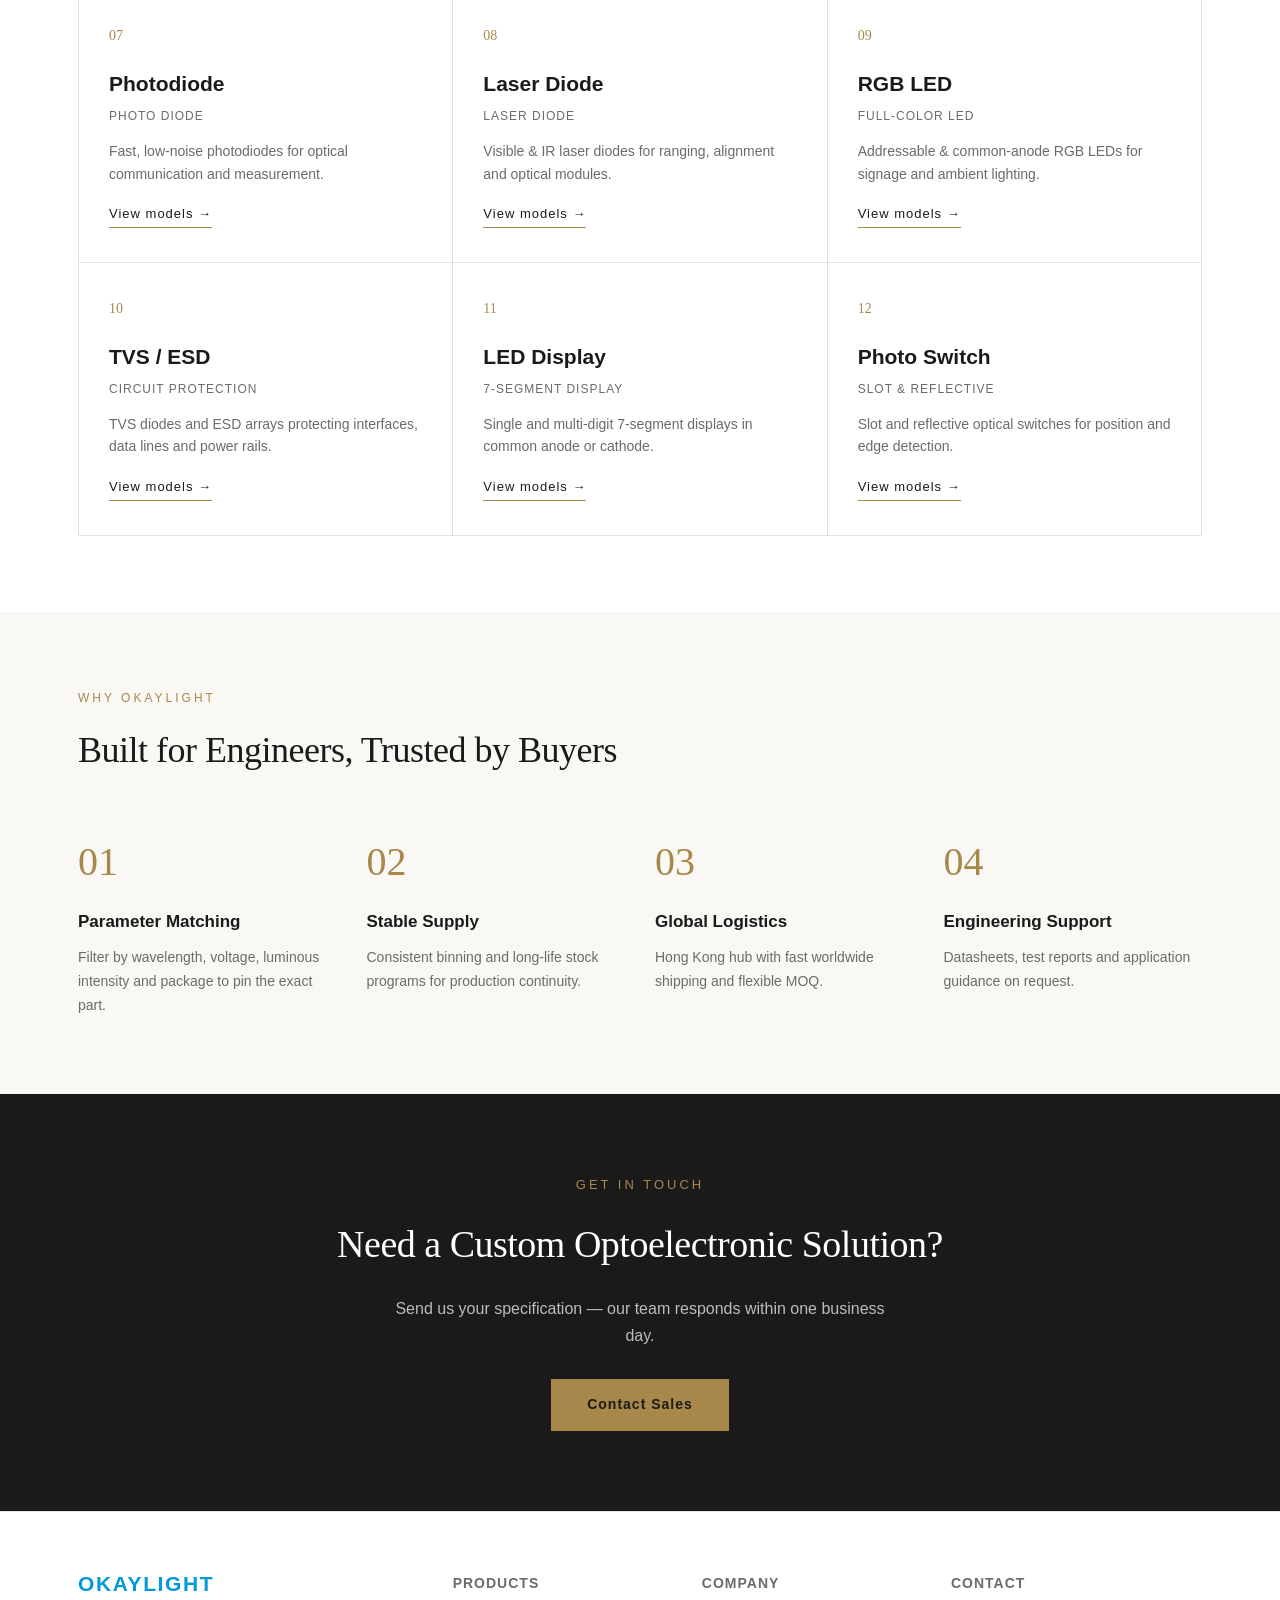
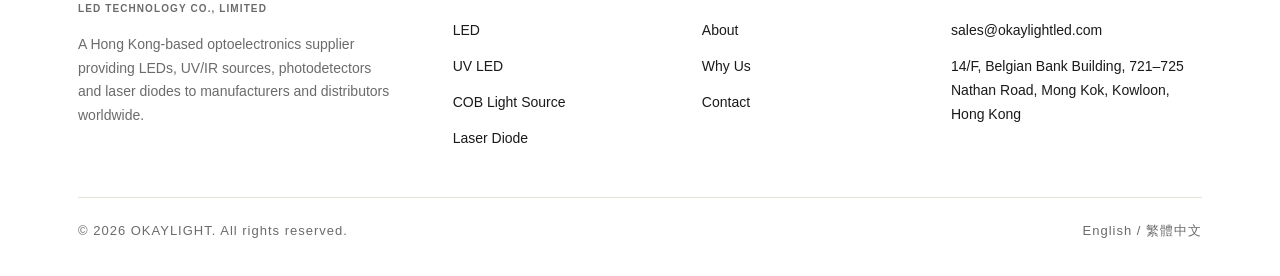
==== commit 7ef9d5d8: "analytics: add self-hosted traffic tracking (track.js + admin dashboard)" ====
--- a/index.html
+++ b/index.html
@@ -130,5 +130,6 @@
 <script src="assets/config.js"></script>
 <script src="assets/i18n.js"></script>
 <script src="assets/content.js"></script>
+<script src="assets/track.js"></script>
 </body>
 </html>
--- a/assets/style.css
+++ b/assets/style.css
@@ -134,6 +134,9 @@
 footer a{display:block;color:var(--ink);font-size:14px;padding:6px 0}
 footer a:hover{color:var(--gold)}
 footer p{font-size:14px;color:var(--muted)}
+.flogo{display:inline-block}
+.flogo-mark{display:block;font-size:21px;font-weight:700;letter-spacing:1.6px;color:var(--blue);line-height:1.1}
+.flogo-legal{display:block;font-size:10px;letter-spacing:1.1px;color:var(--muted);margin-top:5px;font-weight:600}
 footer .copy{border-top:1px solid var(--line);margin-top:40px;padding-top:22px;font-size:13px;color:var(--muted);display:flex;justify-content:space-between;letter-spacing:1px;flex-wrap:wrap;gap:8px}
 
 @media(max-width:900px){
@@ -180,3 +183,85 @@
   .dist-section{padding:52px 0 60px}
   .dist-grid{grid-template-columns:1fr;gap:34px}
 }
+
+/* --- product detail --- */
+.pd-crumb{border-bottom:1px solid var(--line);font-size:12.5px;color:var(--muted);background:#fff}
+.pd-crumb .wrap{display:flex;align-items:center;gap:8px;height:46px;flex-wrap:wrap}
+.pd-crumb a{color:var(--muted)}
+.pd-crumb a:hover{color:var(--gold)}
+.pd-crumb b{color:var(--ink);font-weight:600}
+.pd-crumb span{color:#c9c2b4}
+.pd-main{padding:52px 0 10px}
+.pd-grid{display:grid;grid-template-columns:1fr 1.15fr;gap:56px;align-items:start}
+.pd-media{background:var(--cream);border:1px solid var(--line);padding:38px;text-align:center}
+.pd-imgbox{aspect-ratio:1/1;display:flex;align-items:center;justify-content:center}
+.pd-imgbox img{max-width:66%;height:auto}
+.pd-pkg{font-family:Georgia,serif;font-size:15px;color:var(--muted);letter-spacing:1px;margin-top:14px}
+.pd-badges{display:flex;gap:8px;flex-wrap:wrap;margin-bottom:18px}
+.pd-badge{font-size:11.5px;letter-spacing:1px;padding:4px 11px;border-radius:999px;border:1px solid var(--line);color:var(--muted);background:#fff}
+.pd-stock{color:#2e7d4f;border-color:#cfe3d5;background:#eef7ee;font-weight:600}
+.pd-title{font-family:Georgia,serif;font-size:34px;font-weight:400;letter-spacing:-.3px;line-height:1.2;word-break:break-word}
+.pd-desc{color:var(--muted);font-size:14.5px;margin-top:14px;max-width:560px}
+.pd-facts{display:grid;grid-template-columns:repeat(3,1fr);border:1px solid var(--line);margin-top:26px}
+.pd-facts>div{padding:14px 18px;border-right:1px solid var(--line)}
+.pd-facts>div:last-child{border-right:none}
+.pd-facts .k{display:block;font-size:11px;letter-spacing:1.4px;text-transform:uppercase;color:#a49b8b;margin-bottom:6px}
+.pd-facts b{font-size:14.5px;font-weight:600;word-break:break-word}
+.pd-ds{display:flex;align-items:center;gap:16px;border:1px solid var(--line);background:var(--cream);padding:16px 18px;margin-top:20px;flex-wrap:wrap}
+.pd-ds-ic{width:40px;height:46px;border:1px solid #d9d1c0;background:#fff;display:flex;align-items:center;justify-content:center;font-size:10px;letter-spacing:.5px;color:#8a6d2f;font-weight:700}
+.pd-ds-meta{flex:1;min-width:140px;display:flex;flex-direction:column;gap:3px}
+.pd-ds-meta b{font-size:13px}
+.pd-ds-meta span{font-size:12px;color:var(--muted)}
+.pd-ds-actions{display:flex;gap:8px;flex-wrap:wrap}
+.pd-btn{display:inline-flex;align-items:center;justify-content:center;gap:6px;font-size:13px;font-family:inherit;padding:9px 18px;border:1px solid var(--ink);background:#fff;color:var(--ink);cursor:pointer;transition:.2s;text-decoration:none}
+.pd-btn:hover{background:var(--ink);color:#fff}
+.pd-primary{background:var(--ink);color:#fff}
+.pd-primary:hover{background:#333}
+.pd-btn.pd-off{opacity:.38;cursor:not-allowed;border-color:#d9d1c0;color:#9a9285;background:#f7f5f0}
+.pd-btn.pd-off:hover{background:#f7f5f0;color:#9a9285}
+.pd-share{margin-top:28px}
+.pd-label{font-size:11.5px;letter-spacing:1.6px;text-transform:uppercase;color:#a49b8b;margin-bottom:10px}
+.pd-share-row{display:flex;gap:8px;flex-wrap:wrap}
+.pd-sbtn{display:inline-flex;align-items:center;gap:7px;font-size:12.5px;color:var(--ink);border:1px solid var(--line);background:#fff;padding:8px 14px;cursor:pointer;transition:.18s;text-decoration:none}
+.pd-sbtn:hover{border-color:var(--ink);background:var(--ink);color:#fff}
+.pd-sbtn svg{width:15px;height:15px;flex:none}
+.pd-sec{padding:44px 0;border-top:1px solid var(--line);margin-top:44px}
+.pd-cols{display:grid;grid-template-columns:1fr 1fr;gap:64px;align-items:start}
+.pd-h2{font-size:13px;letter-spacing:2px;text-transform:uppercase;color:var(--ink);font-weight:700;padding-bottom:12px;border-bottom:2px solid var(--ink);margin-bottom:4px}
+.pd-h2-gap{margin-top:40px}
+.pd-spec{width:100%;border-collapse:collapse;font-size:14px}
+.pd-spec th{width:44%;text-align:left;font-weight:400;color:var(--muted);padding:13px 0;border-bottom:1px solid var(--line);vertical-align:top}
+.pd-spec td{padding:13px 0;border-bottom:1px solid var(--line);font-weight:600;word-break:break-word}
+.pd-feat{list-style:none;margin-top:16px}
+.pd-feat li{position:relative;padding-left:20px;margin:11px 0;font-size:14px;color:#3a3a3a;line-height:1.65}
+.pd-feat li::before{content:"";position:absolute;left:0;top:9px;width:7px;height:7px;background:var(--gold)}
+.pd-tags{display:flex;gap:8px;flex-wrap:wrap;margin-top:16px}
+.pd-tag{font-size:12.5px;padding:8px 14px;background:#f6f4ef;border:1px solid var(--line);color:#4a4a4a}
+.pd-rel{padding-bottom:80px}
+.pd-rel-grid{display:grid;grid-template-columns:repeat(4,1fr);gap:1px;background:var(--line);border:1px solid var(--line);margin-top:22px}
+.pd-rel-card{display:flex;gap:14px;align-items:center;background:#fff;padding:16px;text-decoration:none;transition:.18s}
+.pd-rel-card:hover{background:var(--cream)}
+.pd-rel-thumb{width:52px;height:52px;flex:none;background:var(--cream);border:1px solid var(--line);display:flex;align-items:center;justify-content:center}
+.pd-rel-thumb img{max-width:74%;height:auto}
+.pd-rel-card b{display:block;font-size:13.5px;font-weight:600;color:var(--ink);word-break:break-word}
+.pd-rel-card span{display:block;font-size:12px;color:var(--muted);margin-top:4px}
+.pd-empty{color:var(--muted);font-size:14px;margin-top:16px}
+@media(max-width:900px){
+  .pd-grid{grid-template-columns:1fr;gap:32px}
+  .pd-cols{grid-template-columns:1fr;gap:40px}
+  .pd-rel-grid{grid-template-columns:repeat(2,1fr)}
+  .pd-title{font-size:26px}
+  .pd-facts{grid-template-columns:1fr}
+  .pd-facts>div{border-right:none;border-bottom:1px solid var(--line)}
+  .pd-facts>div:last-child{border-bottom:none}
+}
+@media(max-width:560px){
+  .pd-rel-grid{grid-template-columns:1fr}
+  .pd-ds{flex-direction:column;align-items:flex-start}
+  .pd-ds-actions{width:100%}
+  .pd-ds-actions .pd-btn{flex:1}
+}
+
+/* model link in product list */
+.model a{color:inherit;border-bottom:1px solid transparent;transition:.18s}
+.model a:hover{color:var(--gold);border-color:var(--gold)}
